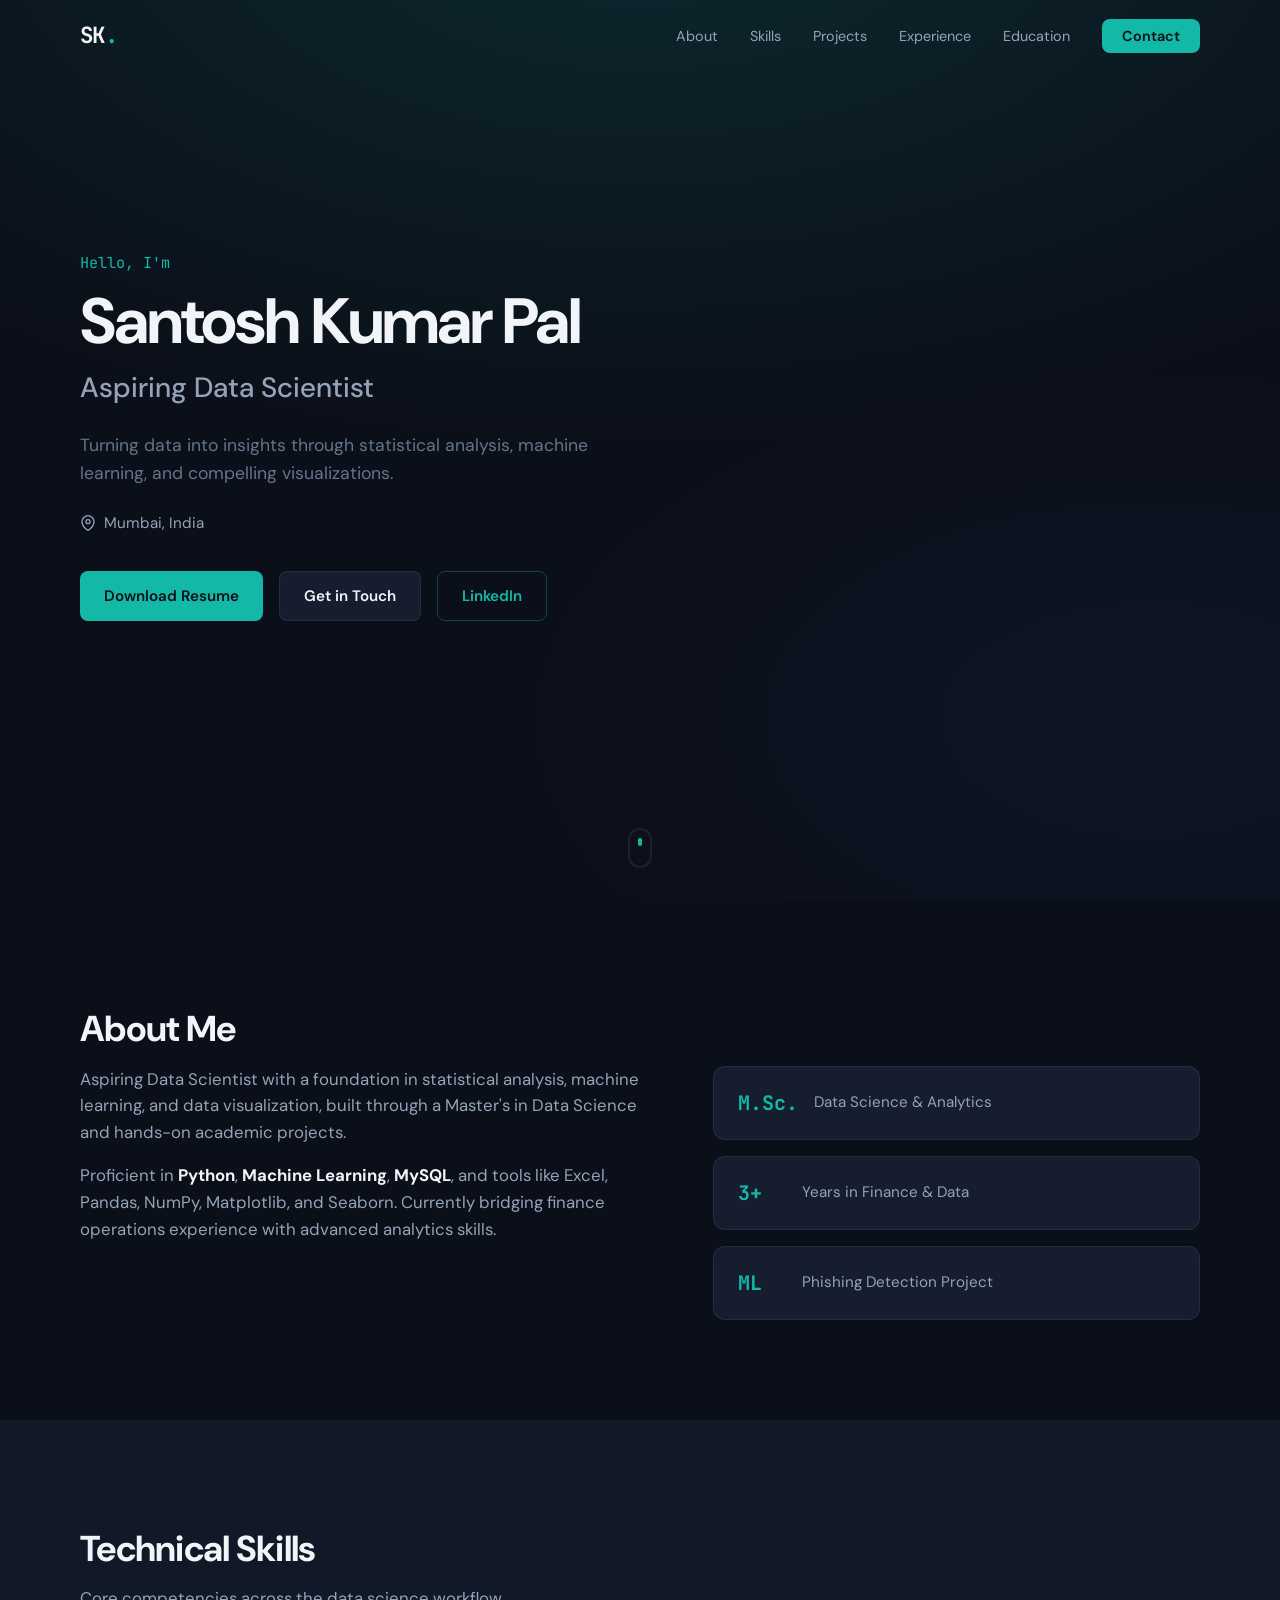
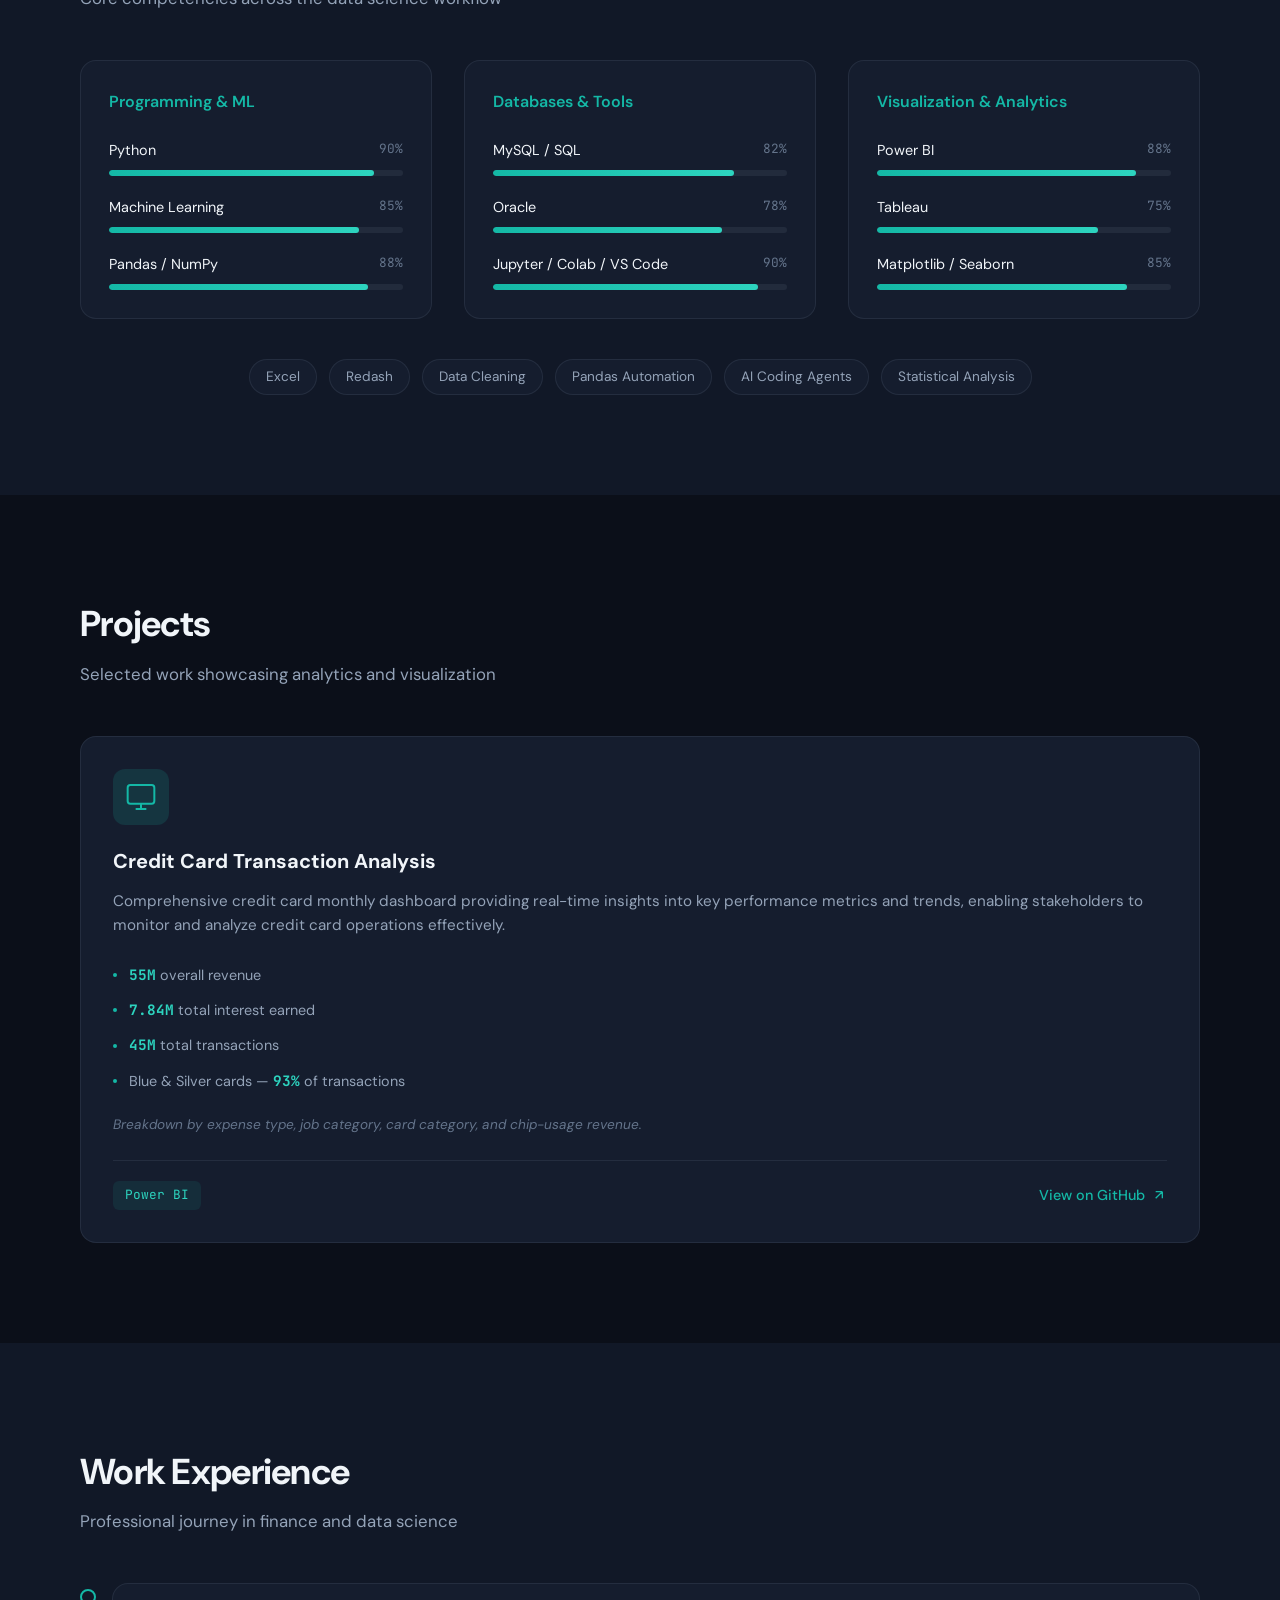
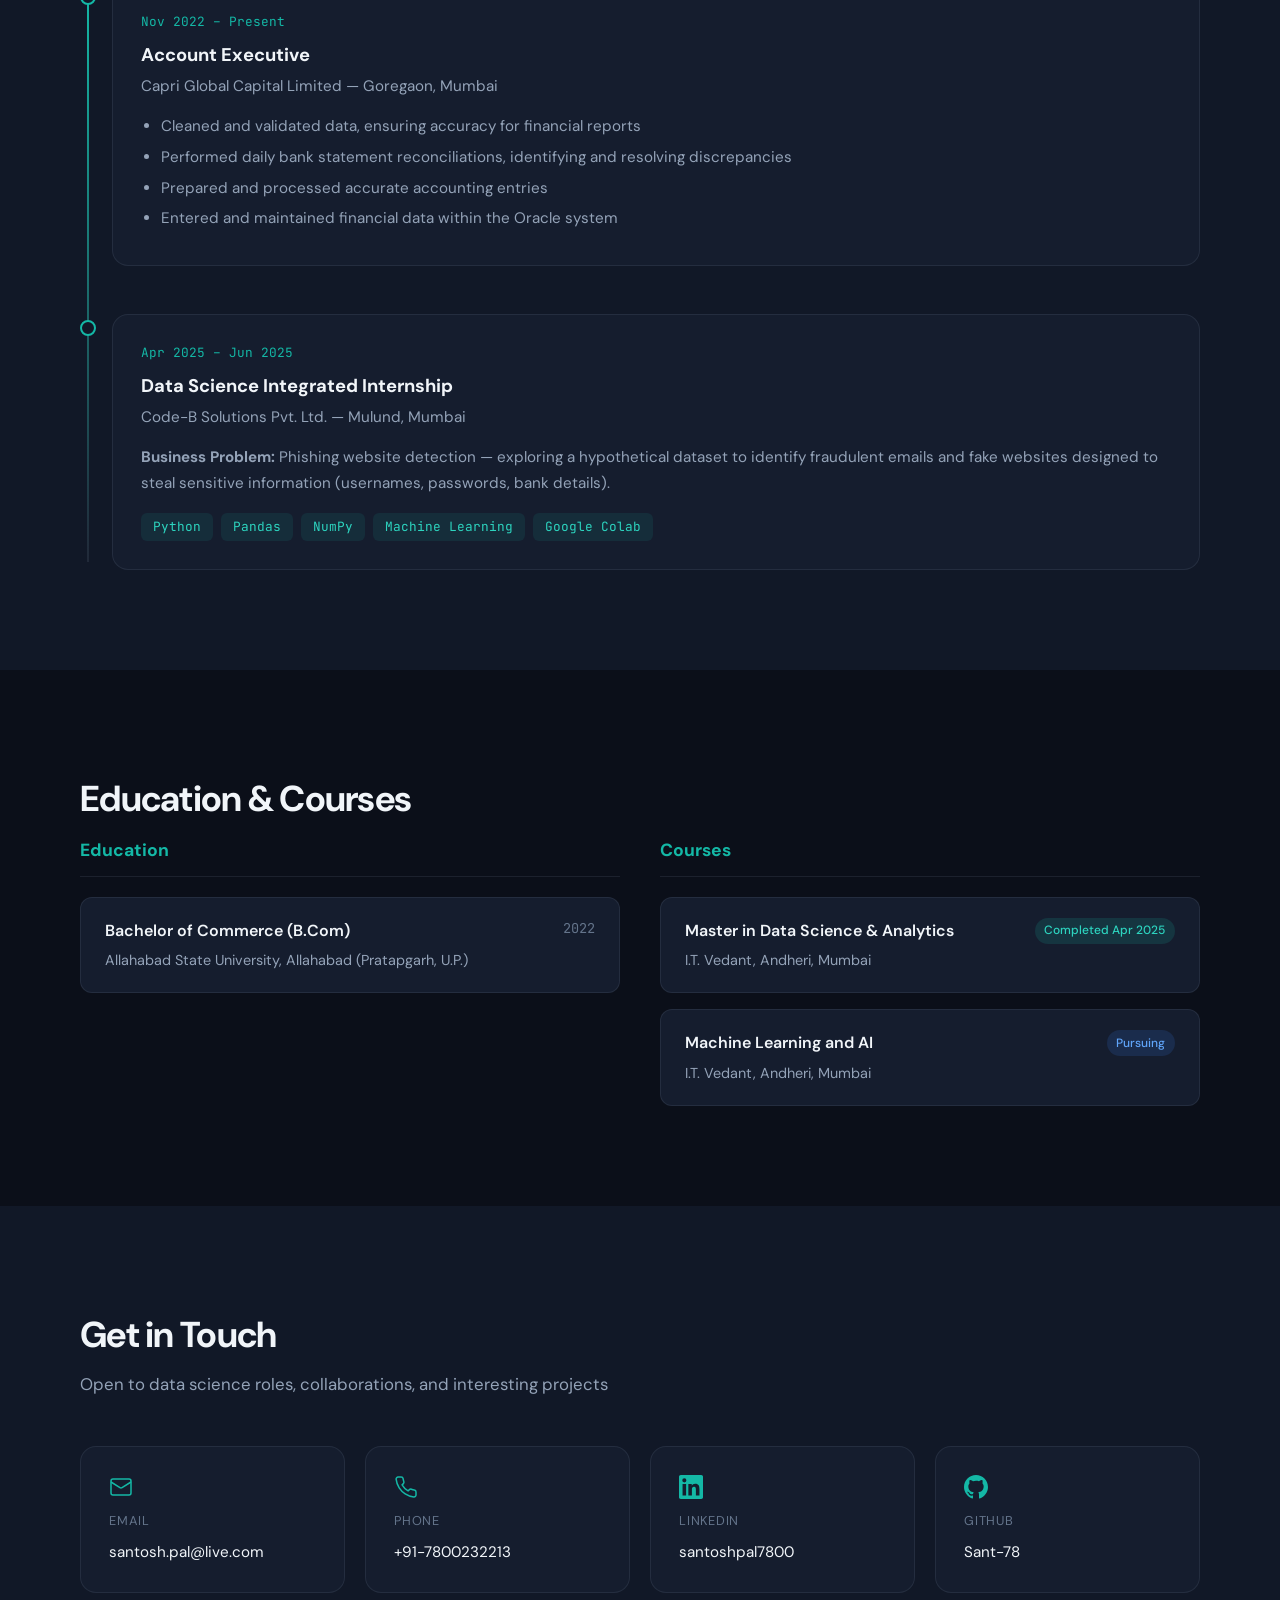
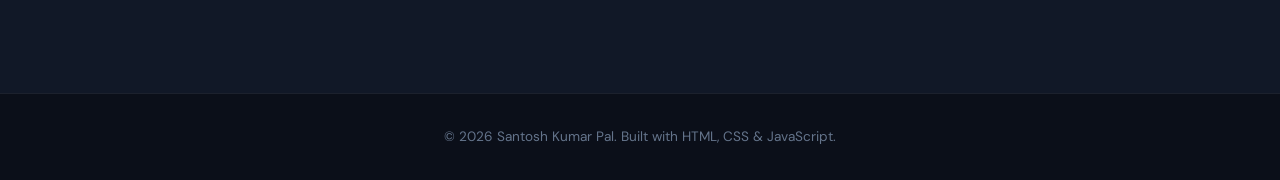
==== index.html @ e4372f24 "Add animated single-page portfolio site for GitHub Pages deployment. Co-authored-by: Cursor <cursora" ====
<!DOCTYPE html>
<html lang="en">
<head>
  <meta charset="UTF-8">
  <meta name="viewport" content="width=device-width, initial-scale=1.0">
  <meta name="description" content="Santosh Kumar Pal — Aspiring Data Scientist portfolio. Python, Machine Learning, data visualization, and analytics projects.">
  <title>Santosh Kumar Pal | Data Scientist</title>
  <link rel="preconnect" href="https://fonts.googleapis.com">
  <link rel="preconnect" href="https://fonts.gstatic.com" crossorigin>
  <link href="https://fonts.googleapis.com/css2?family=DM+Sans:ital,opsz,wght@0,9..40,400;0,9..40,500;0,9..40,600;0,9..40,700;1,9..40,400&family=JetBrains+Mono:wght@400;500&display=swap" rel="stylesheet">
  <link rel="stylesheet" href="css/styles.css">
</head>
<body>

  <!-- Navigation -->
  <header class="navbar" id="navbar">
    <nav class="nav-container">
      <a href="#hero" class="nav-logo">SK<span class="accent">.</span></a>
      <button class="nav-toggle" id="navToggle" aria-label="Toggle navigation" aria-expanded="false">
        <span></span>
        <span></span>
        <span></span>
      </button>
      <ul class="nav-links" id="navLinks">
        <li><a href="#about">About</a></li>
        <li><a href="#skills">Skills</a></li>
        <li><a href="#projects">Projects</a></li>
        <li><a href="#experience">Experience</a></li>
        <li><a href="#education">Education</a></li>
        <li><a href="#contact" class="nav-cta">Contact</a></li>
      </ul>
    </nav>
  </header>

  <main>

    <!-- Hero -->
    <section class="hero section" id="hero">
      <div class="hero-bg"></div>
      <div class="container hero-content">
        <p class="hero-greeting reveal">Hello, I'm</p>
        <h1 class="hero-name reveal">Santosh Kumar Pal</h1>
        <p class="hero-title reveal">Aspiring Data Scientist</p>
        <p class="hero-tagline reveal">
          Turning data into insights through statistical analysis, machine learning, and compelling visualizations.
        </p>
        <div class="hero-meta reveal">
          <span class="hero-location">
            <svg width="16" height="16" viewBox="0 0 24 24" fill="none" stroke="currentColor" stroke-width="2" aria-hidden="true"><path d="M21 10c0 7-9 13-9 13s-9-6-9-13a9 9 0 0 1 18 0z"/><circle cx="12" cy="10" r="3"/></svg>
            Mumbai, India
          </span>
        </div>
        <div class="hero-actions reveal">
          <a href="resume.pdf" class="btn btn-primary" download="Santosh_pal_resume.pdf">Download Resume</a>
          <a href="#contact" class="btn btn-secondary">Get in Touch</a>
          <a href="https://www.linkedin.com/in/santoshpal7800" class="btn btn-outline" target="_blank" rel="noopener noreferrer">LinkedIn</a>
        </div>
      </div>
      <a href="#about" class="scroll-indicator" aria-label="Scroll to about section">
        <span></span>
      </a>
    </section>

    <!-- About -->
    <section class="section" id="about">
      <div class="container">
        <h2 class="section-title reveal">About Me</h2>
        <div class="about-grid">
          <div class="about-text reveal">
            <p>
              Aspiring Data Scientist with a foundation in statistical analysis, machine learning, and data visualization, built through a Master's in Data Science and hands-on academic projects.
            </p>
            <p>
              Proficient in <strong>Python</strong>, <strong>Machine Learning</strong>, <strong>MySQL</strong>, and tools like Excel, Pandas, NumPy, Matplotlib, and Seaborn. Currently bridging finance operations experience with advanced analytics skills.
            </p>
          </div>
          <div class="about-highlights reveal">
            <div class="highlight-card">
              <span class="highlight-number">M.Sc.</span>
              <span class="highlight-label">Data Science & Analytics</span>
            </div>
            <div class="highlight-card">
              <span class="highlight-number">3+</span>
              <span class="highlight-label">Years in Finance & Data</span>
            </div>
            <div class="highlight-card">
              <span class="highlight-number">ML</span>
              <span class="highlight-label">Phishing Detection Project</span>
            </div>
          </div>
        </div>
      </div>
    </section>

    <!-- Skills -->
    <section class="section section-alt" id="skills">
      <div class="container">
        <h2 class="section-title reveal">Technical Skills</h2>
        <p class="section-subtitle reveal">Core competencies across the data science workflow</p>

        <div class="skills-grid">
          <div class="skill-category reveal">
            <h3>Programming & ML</h3>
            <div class="skill-bars">
              <div class="skill-item">
                <div class="skill-header">
                  <span>Python</span>
                  <span class="skill-pct">90%</span>
                </div>
                <div class="skill-track"><div class="skill-fill" data-width="90"></div></div>
              </div>
              <div class="skill-item">
                <div class="skill-header">
                  <span>Machine Learning</span>
                  <span class="skill-pct">85%</span>
                </div>
                <div class="skill-track"><div class="skill-fill" data-width="85"></div></div>
              </div>
              <div class="skill-item">
                <div class="skill-header">
                  <span>Pandas / NumPy</span>
                  <span class="skill-pct">88%</span>
                </div>
                <div class="skill-track"><div class="skill-fill" data-width="88"></div></div>
              </div>
            </div>
          </div>

          <div class="skill-category reveal">
            <h3>Databases & Tools</h3>
            <div class="skill-bars">
              <div class="skill-item">
                <div class="skill-header">
                  <span>MySQL / SQL</span>
                  <span class="skill-pct">82%</span>
                </div>
                <div class="skill-track"><div class="skill-fill" data-width="82"></div></div>
              </div>
              <div class="skill-item">
                <div class="skill-header">
                  <span>Oracle</span>
                  <span class="skill-pct">78%</span>
                </div>
                <div class="skill-track"><div class="skill-fill" data-width="78"></div></div>
              </div>
              <div class="skill-item">
                <div class="skill-header">
                  <span>Jupyter / Colab / VS Code</span>
                  <span class="skill-pct">90%</span>
                </div>
                <div class="skill-track"><div class="skill-fill" data-width="90"></div></div>
              </div>
            </div>
          </div>

          <div class="skill-category reveal">
            <h3>Visualization & Analytics</h3>
            <div class="skill-bars">
              <div class="skill-item">
                <div class="skill-header">
                  <span>Power BI</span>
                  <span class="skill-pct">88%</span>
                </div>
                <div class="skill-track"><div class="skill-fill" data-width="88"></div></div>
              </div>
              <div class="skill-item">
                <div class="skill-header">
                  <span>Tableau</span>
                  <span class="skill-pct">75%</span>
                </div>
                <div class="skill-track"><div class="skill-fill" data-width="75"></div></div>
              </div>
              <div class="skill-item">
                <div class="skill-header">
                  <span>Matplotlib / Seaborn</span>
                  <span class="skill-pct">85%</span>
                </div>
                <div class="skill-track"><div class="skill-fill" data-width="85"></div></div>
              </div>
            </div>
          </div>
        </div>

        <div class="skill-tags reveal">
          <span class="tag">Excel</span>
          <span class="tag">Redash</span>
          <span class="tag">Data Cleaning</span>
          <span class="tag">Pandas Automation</span>
          <span class="tag">AI Coding Agents</span>
          <span class="tag">Statistical Analysis</span>
        </div>
      </div>
    </section>

    <!-- Projects -->
    <section class="section" id="projects">
      <div class="container">
        <h2 class="section-title reveal">Projects</h2>
        <p class="section-subtitle reveal">Selected work showcasing analytics and visualization</p>

        <div class="projects-grid">
          <article class="project-card reveal">
            <div class="project-icon">
              <svg width="32" height="32" viewBox="0 0 24 24" fill="none" stroke="currentColor" stroke-width="1.5" aria-hidden="true"><rect x="2" y="3" width="20" height="14" rx="2"/><path d="M8 21h8M12 17v4"/></svg>
            </div>
            <h3>Credit Card Transaction Analysis</h3>
            <p class="project-desc">
              Comprehensive credit card monthly dashboard providing real-time insights into key performance metrics and trends, enabling stakeholders to monitor and analyze credit card operations effectively.
            </p>
            <ul class="project-metrics">
              <li><strong>55M</strong> overall revenue</li>
              <li><strong>7.84M</strong> total interest earned</li>
              <li><strong>45M</strong> total transactions</li>
              <li>Blue & Silver cards — <strong>93%</strong> of transactions</li>
            </ul>
            <p class="project-insight">
              Breakdown by expense type, job category, card category, and chip-usage revenue.
            </p>
            <div class="project-footer">
              <div class="project-tools">
                <span class="tool-badge">Power BI</span>
              </div>
              <a href="https://github.com/Sant-78" class="project-link" target="_blank" rel="noopener noreferrer">
                View on GitHub
                <svg width="16" height="16" viewBox="0 0 24 24" fill="none" stroke="currentColor" stroke-width="2" aria-hidden="true"><path d="M7 17L17 7M17 7H7M17 7V17"/></svg>
              </a>
            </div>
          </article>
        </div>
      </div>
    </section>

    <!-- Experience -->
    <section class="section section-alt" id="experience">
      <div class="container">
        <h2 class="section-title reveal">Work Experience</h2>
        <p class="section-subtitle reveal">Professional journey in finance and data science</p>

        <div class="timeline">
          <article class="timeline-item reveal">
            <div class="timeline-marker"></div>
            <div class="timeline-content">
              <span class="timeline-date">Nov 2022 – Present</span>
              <h3>Account Executive</h3>
              <p class="timeline-company">Capri Global Capital Limited — Goregaon, Mumbai</p>
              <ul>
                <li>Cleaned and validated data, ensuring accuracy for financial reports</li>
                <li>Performed daily bank statement reconciliations, identifying and resolving discrepancies</li>
                <li>Prepared and processed accurate accounting entries</li>
                <li>Entered and maintained financial data within the Oracle system</li>
              </ul>
            </div>
          </article>

          <article class="timeline-item reveal">
            <div class="timeline-marker"></div>
            <div class="timeline-content">
              <span class="timeline-date">Apr 2025 – Jun 2025</span>
              <h3>Data Science Integrated Internship</h3>
              <p class="timeline-company">Code-B Solutions Pvt. Ltd. — Mulund, Mumbai</p>
              <p class="timeline-problem">
                <strong>Business Problem:</strong> Phishing website detection — exploring a hypothetical dataset to identify fraudulent emails and fake websites designed to steal sensitive information (usernames, passwords, bank details).
              </p>
              <div class="timeline-tools">
                <span class="tool-badge">Python</span>
                <span class="tool-badge">Pandas</span>
                <span class="tool-badge">NumPy</span>
                <span class="tool-badge">Machine Learning</span>
                <span class="tool-badge">Google Colab</span>
              </div>
            </div>
          </article>
        </div>
      </div>
    </section>

    <!-- Education -->
    <section class="section" id="education">
      <div class="container">
        <h2 class="section-title reveal">Education & Courses</h2>

        <div class="education-grid">
          <div class="edu-block reveal">
            <h3>Education</h3>
            <div class="edu-item">
              <div class="edu-header">
                <h4>Bachelor of Commerce (B.Com)</h4>
                <span class="edu-year">2022</span>
              </div>
              <p>Allahabad State University, Allahabad (Pratapgarh, U.P.)</p>
            </div>
          </div>

          <div class="edu-block reveal">
            <h3>Courses</h3>
            <div class="edu-item">
              <div class="edu-header">
                <h4>Master in Data Science & Analytics</h4>
                <span class="edu-badge completed">Completed Apr 2025</span>
              </div>
              <p>I.T. Vedant, Andheri, Mumbai</p>
            </div>
            <div class="edu-item">
              <div class="edu-header">
                <h4>Machine Learning and AI</h4>
                <span class="edu-badge pursuing">Pursuing</span>
              </div>
              <p>I.T. Vedant, Andheri, Mumbai</p>
            </div>
          </div>
        </div>
      </div>
    </section>

    <!-- Contact -->
    <section class="section section-alt" id="contact">
      <div class="container">
        <h2 class="section-title reveal">Get in Touch</h2>
        <p class="section-subtitle reveal">Open to data science roles, collaborations, and interesting projects</p>

        <div class="contact-grid reveal">
          <a href="mailto:santosh.pal@live.com" class="contact-card">
            <svg width="24" height="24" viewBox="0 0 24 24" fill="none" stroke="currentColor" stroke-width="1.5" aria-hidden="true"><rect x="2" y="4" width="20" height="16" rx="2"/><path d="m22 7-8.97 5.7a1.94 1.94 0 0 1-2.06 0L2 7"/></svg>
            <span class="contact-label">Email</span>
            <span class="contact-value">santosh.pal@live.com</span>
          </a>
          <a href="tel:+917800232213" class="contact-card">
            <svg width="24" height="24" viewBox="0 0 24 24" fill="none" stroke="currentColor" stroke-width="1.5" aria-hidden="true"><path d="M22 16.92v3a2 2 0 0 1-2.18 2 19.79 19.79 0 0 1-8.63-3.07 19.5 19.5 0 0 1-6-6 19.79 19.79 0 0 1-3.07-8.67A2 2 0 0 1 4.11 2h3a2 2 0 0 1 2 1.72c.127.96.361 1.903.7 2.81a2 2 0 0 1-.45 2.11L8.09 9.91a16 16 0 0 0 6 6l1.27-1.27a2 2 0 0 1 2.11-.45c.907.339 1.85.573 2.81.7A2 2 0 0 1 22 16.92z"/></svg>
            <span class="contact-label">Phone</span>
            <span class="contact-value">+91-7800232213</span>
          </a>
          <a href="https://www.linkedin.com/in/santoshpal7800" class="contact-card" target="_blank" rel="noopener noreferrer">
            <svg width="24" height="24" viewBox="0 0 24 24" fill="currentColor" aria-hidden="true"><path d="M20.447 20.452h-3.554v-5.569c0-1.328-.027-3.037-1.852-3.037-1.853 0-2.136 1.445-2.136 2.939v5.667H9.351V9h3.414v1.561h.046c.477-.9 1.637-1.85 3.37-1.85 3.601 0 4.267 2.37 4.267 5.455v6.286zM5.337 7.433a2.062 2.062 0 0 1-2.063-2.065 2.064 2.064 0 1 1 2.063 2.065zm1.782 13.019H3.555V9h3.564v11.452zM22.225 0H1.771C.792 0 0 .774 0 1.729v20.542C0 23.227.792 24 1.771 24h20.451C23.2 24 24 23.227 24 22.271V1.729C24 .774 23.2 0 22.222 0h.003z"/></svg>
            <span class="contact-label">LinkedIn</span>
            <span class="contact-value">santoshpal7800</span>
          </a>
          <a href="https://github.com/Sant-78" class="contact-card" target="_blank" rel="noopener noreferrer">
            <svg width="24" height="24" viewBox="0 0 24 24" fill="currentColor" aria-hidden="true"><path d="M12 0C5.374 0 0 5.373 0 12c0 5.302 3.438 9.8 8.207 11.387.599.111.793-.261.793-.577v-2.234c-3.338.726-4.033-1.416-4.033-1.416-.546-1.387-1.333-1.756-1.333-1.756-1.089-.745.083-.729.083-.729 1.205.084 1.839 1.237 1.839 1.237 1.07 1.834 2.807 1.304 3.492.997.107-.775.418-1.305.762-1.604-2.665-.305-5.467-1.334-5.467-5.931 0-1.311.469-2.381 1.236-3.221-.124-.303-.535-1.524.117-3.176 0 0 1.008-.322 3.301 1.23A11.509 11.509 0 0 1 12 5.803c1.02.005 2.047.138 3.006.404 2.291-1.552 3.297-1.23 3.297-1.23.653 1.653.242 2.874.118 3.176.77.84 1.235 1.911 1.235 3.221 0 4.609-2.807 5.624-5.479 5.921.43.372.823 1.102.823 2.222v3.293c0 .319.192.694.801.576C20.566 21.797 24 17.3 24 12c0-6.627-5.373-12-12-12z"/></svg>
            <span class="contact-label">GitHub</span>
            <span class="contact-value">Sant-78</span>
          </a>
        </div>
      </div>
    </section>

  </main>

  <footer class="footer">
    <div class="container">
      <p>&copy; 2026 Santosh Kumar Pal. Built with HTML, CSS & JavaScript.</p>
    </div>
  </footer>

  <script src="js/main.js"></script>
</body>
</html>
---- css/styles.css ----
/* ===== Variables ===== */
:root {
  --bg-primary: #0b0f19;
  --bg-secondary: #111827;
  --bg-card: #151d2e;
  --bg-card-hover: #1a2438;
  --text-primary: #f1f5f9;
  --text-secondary: #94a3b8;
  --text-muted: #64748b;
  --accent: #14b8a6;
  --accent-light: #2dd4bf;
  --accent-glow: rgba(20, 184, 166, 0.15);
  --border: rgba(148, 163, 184, 0.12);
  --border-accent: rgba(20, 184, 166, 0.3);
  --shadow: 0 4px 24px rgba(0, 0, 0, 0.4);
  --shadow-hover: 0 12px 40px rgba(0, 0, 0, 0.5);
  --radius: 12px;
  --radius-lg: 16px;
  --nav-height: 72px;
  --transition: 0.3s cubic-bezier(0.4, 0, 0.2, 1);
  --font-sans: 'DM Sans', system-ui, sans-serif;
  --font-mono: 'JetBrains Mono', monospace;
}

/* ===== Reset ===== */
*, *::before, *::after {
  box-sizing: border-box;
  margin: 0;
  padding: 0;
}

html {
  scroll-behavior: smooth;
  scroll-padding-top: var(--nav-height);
}

body {
  font-family: var(--font-sans);
  background: var(--bg-primary);
  color: var(--text-primary);
  line-height: 1.6;
  overflow-x: hidden;
}

a {
  color: inherit;
  text-decoration: none;
}

ul {
  list-style: none;
}

img {
  max-width: 100%;
  display: block;
}

/* ===== Utilities ===== */
.container {
  width: min(1120px, 92vw);
  margin-inline: auto;
}

.section {
  padding: 100px 0;
}

.section-alt {
  background: var(--bg-secondary);
}

.section-title {
  font-size: clamp(1.75rem, 4vw, 2.25rem);
  font-weight: 700;
  margin-bottom: 0.5rem;
  letter-spacing: -0.02em;
}

.section-subtitle {
  color: var(--text-secondary);
  margin-bottom: 3rem;
  font-size: 1.05rem;
}

.accent {
  color: var(--accent);
}

/* ===== Reveal Animation ===== */
.reveal {
  opacity: 0;
  transform: translateY(28px);
  transition: opacity 0.7s cubic-bezier(0.4, 0, 0.2, 1),
              transform 0.7s cubic-bezier(0.4, 0, 0.2, 1);
}

.reveal.visible {
  opacity: 1;
  transform: translateY(0);
}

/* ===== Navbar ===== */
.navbar {
  position: fixed;
  top: 0;
  left: 0;
  right: 0;
  height: var(--nav-height);
  z-index: 1000;
  transition: background var(--transition), box-shadow var(--transition);
}

.navbar.scrolled {
  background: rgba(11, 15, 25, 0.92);
  backdrop-filter: blur(12px);
  box-shadow: 0 1px 0 var(--border);
}

.nav-container {
  width: min(1120px, 92vw);
  margin-inline: auto;
  height: 100%;
  display: flex;
  align-items: center;
  justify-content: space-between;
}

.nav-logo {
  font-family: var(--font-mono);
  font-size: 1.4rem;
  font-weight: 700;
  letter-spacing: -0.03em;
}

.nav-links {
  display: flex;
  align-items: center;
  gap: 2rem;
}

.nav-links a {
  font-size: 0.9rem;
  color: var(--text-secondary);
  transition: color var(--transition);
  position: relative;
}

.nav-links a:not(.nav-cta)::after {
  content: '';
  position: absolute;
  bottom: -4px;
  left: 0;
  width: 0;
  height: 2px;
  background: var(--accent);
  transition: width var(--transition);
}

.nav-links a:not(.nav-cta):hover,
.nav-links a.active {
  color: var(--text-primary);
}

.nav-links a:not(.nav-cta):hover::after,
.nav-links a.active::after {
  width: 100%;
}

.nav-cta {
  background: var(--accent);
  color: var(--bg-primary) !important;
  padding: 0.5rem 1.25rem;
  border-radius: 8px;
  font-weight: 600;
  transition: background var(--transition), transform var(--transition);
}

.nav-cta:hover {
  background: var(--accent-light);
  transform: translateY(-1px);
}

.nav-toggle {
  display: none;
  flex-direction: column;
  gap: 5px;
  background: none;
  border: none;
  cursor: pointer;
  padding: 4px;
}

.nav-toggle span {
  display: block;
  width: 24px;
  height: 2px;
  background: var(--text-primary);
  transition: var(--transition);
}

/* ===== Hero ===== */
.hero {
  min-height: 100vh;
  display: flex;
  align-items: center;
  position: relative;
  padding-top: var(--nav-height);
}

.hero-bg {
  position: absolute;
  inset: 0;
  background:
    radial-gradient(ellipse 80% 60% at 50% -10%, var(--accent-glow), transparent),
    radial-gradient(ellipse 50% 40% at 90% 80%, rgba(59, 130, 246, 0.06), transparent);
  pointer-events: none;
}

.hero-content {
  position: relative;
  z-index: 1;
}

.hero-greeting {
  font-family: var(--font-mono);
  color: var(--accent);
  font-size: 0.95rem;
  margin-bottom: 0.75rem;
}

.hero-name {
  font-size: clamp(2.5rem, 7vw, 4rem);
  font-weight: 700;
  letter-spacing: -0.03em;
  line-height: 1.1;
  margin-bottom: 0.5rem;
}

.hero-title {
  font-size: clamp(1.25rem, 3vw, 1.75rem);
  color: var(--text-secondary);
  font-weight: 500;
  margin-bottom: 1.25rem;
}

.hero-tagline {
  font-size: 1.1rem;
  color: var(--text-muted);
  max-width: 540px;
  margin-bottom: 1.5rem;
}

.hero-meta {
  margin-bottom: 2rem;
}

.hero-location {
  display: inline-flex;
  align-items: center;
  gap: 0.5rem;
  color: var(--text-secondary);
  font-size: 0.95rem;
}

.hero-actions {
  display: flex;
  flex-wrap: wrap;
  gap: 1rem;
}

.btn {
  display: inline-flex;
  align-items: center;
  justify-content: center;
  padding: 0.75rem 1.5rem;
  border-radius: 8px;
  font-size: 0.95rem;
  font-weight: 600;
  transition: var(--transition);
  cursor: pointer;
  border: none;
}

.btn-primary {
  background: var(--accent);
  color: var(--bg-primary);
}

.btn-primary:hover {
  background: var(--accent-light);
  transform: translateY(-2px);
  box-shadow: 0 8px 24px rgba(20, 184, 166, 0.3);
}

.btn-secondary {
  background: var(--bg-card);
  color: var(--text-primary);
  border: 1px solid var(--border);
}

.btn-secondary:hover {
  background: var(--bg-card-hover);
  border-color: var(--border-accent);
  transform: translateY(-2px);
}

.btn-outline {
  background: transparent;
  color: var(--accent);
  border: 1px solid var(--border-accent);
}

.btn-outline:hover {
  background: var(--accent-glow);
  transform: translateY(-2px);
}

.scroll-indicator {
  position: absolute;
  bottom: 2rem;
  left: 50%;
  transform: translateX(-50%);
  width: 24px;
  height: 40px;
  border: 2px solid var(--border);
  border-radius: 12px;
  display: flex;
  justify-content: center;
  padding-top: 8px;
}

.scroll-indicator span {
  width: 4px;
  height: 8px;
  background: var(--accent);
  border-radius: 2px;
  animation: scrollPulse 2s ease-in-out infinite;
}

@keyframes scrollPulse {
  0%, 100% { opacity: 0.3; transform: translateY(0); }
  50% { opacity: 1; transform: translateY(6px); }
}

/* ===== About ===== */
.about-grid {
  display: grid;
  grid-template-columns: 1.2fr 1fr;
  gap: 3rem;
  align-items: start;
}

.about-text p {
  color: var(--text-secondary);
  margin-bottom: 1rem;
  font-size: 1.05rem;
}

.about-text strong {
  color: var(--text-primary);
}

.about-highlights {
  display: flex;
  flex-direction: column;
  gap: 1rem;
}

.highlight-card {
  background: var(--bg-card);
  border: 1px solid var(--border);
  border-radius: var(--radius);
  padding: 1.25rem 1.5rem;
  display: flex;
  align-items: center;
  gap: 1rem;
  transition: var(--transition);
}

.highlight-card:hover {
  border-color: var(--border-accent);
  transform: translateX(4px);
}

.highlight-number {
  font-family: var(--font-mono);
  font-size: 1.25rem;
  font-weight: 700;
  color: var(--accent);
  min-width: 48px;
}

.highlight-label {
  color: var(--text-secondary);
  font-size: 0.95rem;
}

/* ===== Skills ===== */
.skills-grid {
  display: grid;
  grid-template-columns: repeat(auto-fit, minmax(300px, 1fr));
  gap: 2rem;
  margin-bottom: 2.5rem;
}

.skill-category {
  background: var(--bg-card);
  border: 1px solid var(--border);
  border-radius: var(--radius-lg);
  padding: 1.75rem;
}

.skill-category h3 {
  font-size: 1rem;
  color: var(--accent);
  margin-bottom: 1.5rem;
  font-weight: 600;
}

.skill-item {
  margin-bottom: 1.25rem;
}

.skill-item:last-child {
  margin-bottom: 0;
}

.skill-header {
  display: flex;
  justify-content: space-between;
  margin-bottom: 0.5rem;
  font-size: 0.9rem;
}

.skill-pct {
  font-family: var(--font-mono);
  color: var(--text-muted);
  font-size: 0.8rem;
}

.skill-track {
  height: 6px;
  background: rgba(148, 163, 184, 0.1);
  border-radius: 3px;
  overflow: hidden;
}

.skill-fill {
  height: 100%;
  width: 0;
  background: linear-gradient(90deg, var(--accent), var(--accent-light));
  border-radius: 3px;
  transition: width 1.2s cubic-bezier(0.4, 0, 0.2, 1);
}

.skill-fill.animated {
  width: var(--target-width);
}

.skill-tags {
  display: flex;
  flex-wrap: wrap;
  gap: 0.75rem;
  justify-content: center;
}

.tag {
  background: var(--bg-card);
  border: 1px solid var(--border);
  color: var(--text-secondary);
  padding: 0.4rem 1rem;
  border-radius: 999px;
  font-size: 0.85rem;
  transition: var(--transition);
}

.tag:hover {
  border-color: var(--border-accent);
  color: var(--accent);
}

/* ===== Projects ===== */
.projects-grid {
  display: grid;
  grid-template-columns: repeat(auto-fit, minmax(340px, 1fr));
  gap: 2rem;
}

.project-card {
  background: var(--bg-card);
  border: 1px solid var(--border);
  border-radius: var(--radius-lg);
  padding: 2rem;
  transition: transform var(--transition), box-shadow var(--transition), border-color var(--transition);
}

.project-card:hover {
  transform: translateY(-6px);
  box-shadow: var(--shadow-hover);
  border-color: var(--border-accent);
}

.project-icon {
  width: 56px;
  height: 56px;
  background: var(--accent-glow);
  border-radius: var(--radius);
  display: flex;
  align-items: center;
  justify-content: center;
  color: var(--accent);
  margin-bottom: 1.25rem;
}

.project-card h3 {
  font-size: 1.25rem;
  margin-bottom: 0.75rem;
}

.project-desc {
  color: var(--text-secondary);
  font-size: 0.95rem;
  margin-bottom: 1.25rem;
}

.project-metrics {
  margin-bottom: 1rem;
}

.project-metrics li {
  color: var(--text-secondary);
  font-size: 0.9rem;
  padding: 0.35rem 0;
  padding-left: 1rem;
  position: relative;
}

.project-metrics li::before {
  content: '';
  position: absolute;
  left: 0;
  top: 50%;
  transform: translateY(-50%);
  width: 4px;
  height: 4px;
  background: var(--accent);
  border-radius: 50%;
}

.project-metrics strong {
  color: var(--accent-light);
  font-family: var(--font-mono);
}

.project-insight {
  color: var(--text-muted);
  font-size: 0.85rem;
  font-style: italic;
  margin-bottom: 1.5rem;
}

.project-footer {
  display: flex;
  align-items: center;
  justify-content: space-between;
  flex-wrap: wrap;
  gap: 1rem;
  padding-top: 1.25rem;
  border-top: 1px solid var(--border);
}

.project-tools {
  display: flex;
  gap: 0.5rem;
}

.tool-badge {
  background: rgba(20, 184, 166, 0.1);
  color: var(--accent-light);
  font-size: 0.8rem;
  padding: 0.25rem 0.75rem;
  border-radius: 6px;
  font-family: var(--font-mono);
}

.project-link {
  display: inline-flex;
  align-items: center;
  gap: 0.4rem;
  color: var(--accent);
  font-size: 0.9rem;
  font-weight: 500;
  transition: gap var(--transition);
}

.project-link:hover {
  gap: 0.65rem;
}

/* ===== Timeline ===== */
.timeline {
  position: relative;
  padding-left: 2rem;
}

.timeline::before {
  content: '';
  position: absolute;
  left: 7px;
  top: 8px;
  bottom: 8px;
  width: 2px;
  background: linear-gradient(to bottom, var(--accent), var(--border));
}

.timeline-item {
  position: relative;
  margin-bottom: 3rem;
}

.timeline-item:last-child {
  margin-bottom: 0;
}

.timeline-marker {
  position: absolute;
  left: -2rem;
  top: 6px;
  width: 16px;
  height: 16px;
  background: var(--bg-secondary);
  border: 2px solid var(--accent);
  border-radius: 50%;
  z-index: 1;
}

.timeline-content {
  background: var(--bg-card);
  border: 1px solid var(--border);
  border-radius: var(--radius-lg);
  padding: 1.75rem;
  transition: var(--transition);
}

.timeline-content:hover {
  border-color: var(--border-accent);
}

.timeline-date {
  font-family: var(--font-mono);
  font-size: 0.8rem;
  color: var(--accent);
  display: block;
  margin-bottom: 0.5rem;
}

.timeline-content h3 {
  font-size: 1.15rem;
  margin-bottom: 0.25rem;
}

.timeline-company {
  color: var(--text-secondary);
  font-size: 0.95rem;
  margin-bottom: 1rem;
}

.timeline-content ul {
  list-style: disc;
  padding-left: 1.25rem;
}

.timeline-content ul li {
  color: var(--text-secondary);
  font-size: 0.95rem;
  margin-bottom: 0.4rem;
}

.timeline-problem {
  color: var(--text-secondary);
  font-size: 0.95rem;
  margin-bottom: 1rem;
  line-height: 1.7;
}

.timeline-tools {
  display: flex;
  flex-wrap: wrap;
  gap: 0.5rem;
}

/* ===== Education ===== */
.education-grid {
  display: grid;
  grid-template-columns: repeat(auto-fit, minmax(320px, 1fr));
  gap: 2.5rem;
}

.edu-block h3 {
  font-size: 1.1rem;
  color: var(--accent);
  margin-bottom: 1.25rem;
  padding-bottom: 0.75rem;
  border-bottom: 1px solid var(--border);
}

.edu-item {
  background: var(--bg-card);
  border: 1px solid var(--border);
  border-radius: var(--radius);
  padding: 1.25rem 1.5rem;
  margin-bottom: 1rem;
  transition: var(--transition);
}

.edu-item:hover {
  border-color: var(--border-accent);
}

.edu-item:last-child {
  margin-bottom: 0;
}

.edu-header {
  display: flex;
  align-items: flex-start;
  justify-content: space-between;
  gap: 1rem;
  margin-bottom: 0.35rem;
  flex-wrap: wrap;
}

.edu-header h4 {
  font-size: 1rem;
  font-weight: 600;
}

.edu-year {
  font-family: var(--font-mono);
  font-size: 0.85rem;
  color: var(--text-muted);
}

.edu-badge {
  font-size: 0.75rem;
  padding: 0.2rem 0.6rem;
  border-radius: 999px;
  font-weight: 500;
  white-space: nowrap;
}

.edu-badge.completed {
  background: rgba(20, 184, 166, 0.15);
  color: var(--accent-light);
}

.edu-badge.pursuing {
  background: rgba(59, 130, 246, 0.15);
  color: #60a5fa;
}

.edu-item p {
  color: var(--text-secondary);
  font-size: 0.9rem;
}

/* ===== Contact ===== */
.contact-grid {
  display: grid;
  grid-template-columns: repeat(auto-fit, minmax(240px, 1fr));
  gap: 1.25rem;
}

.contact-card {
  background: var(--bg-card);
  border: 1px solid var(--border);
  border-radius: var(--radius-lg);
  padding: 1.75rem;
  display: flex;
  flex-direction: column;
  gap: 0.5rem;
  transition: var(--transition);
}

.contact-card svg {
  color: var(--accent);
  margin-bottom: 0.25rem;
}

.contact-card:hover {
  border-color: var(--border-accent);
  transform: translateY(-4px);
  box-shadow: var(--shadow);
}

.contact-label {
  font-size: 0.8rem;
  color: var(--text-muted);
  text-transform: uppercase;
  letter-spacing: 0.06em;
}

.contact-value {
  font-size: 0.95rem;
  color: var(--text-primary);
  word-break: break-all;
}

/* ===== Footer ===== */
.footer {
  padding: 2rem 0;
  border-top: 1px solid var(--border);
  text-align: center;
}

.footer p {
  color: var(--text-muted);
  font-size: 0.85rem;
}

/* ===== Responsive ===== */
@media (max-width: 768px) {
  .nav-toggle {
    display: flex;
  }

  .nav-links {
    position: fixed;
    top: var(--nav-height);
    left: 0;
    right: 0;
    background: rgba(11, 15, 25, 0.97);
    backdrop-filter: blur(12px);
    flex-direction: column;
    padding: 1.5rem;
    gap: 0;
    transform: translateY(-120%);
    opacity: 0;
    transition: transform var(--transition), opacity var(--transition);
    border-bottom: 1px solid var(--border);
  }

  .nav-links.open {
    transform: translateY(0);
    opacity: 1;
  }

  .nav-links li {
    width: 100%;
  }

  .nav-links a {
    display: block;
    padding: 0.85rem 0;
    border-bottom: 1px solid var(--border);
  }

  .nav-links li:last-child a {
    border-bottom: none;
    margin-top: 0.5rem;
    text-align: center;
  }

  .nav-toggle.open span:nth-child(1) {
    transform: rotate(45deg) translate(5px, 5px);
  }

  .nav-toggle.open span:nth-child(2) {
    opacity: 0;
  }

  .nav-toggle.open span:nth-child(3) {
    transform: rotate(-45deg) translate(5px, -5px);
  }

  .about-grid {
    grid-template-columns: 1fr;
  }

  .section {
    padding: 72px 0;
  }

  .hero-actions {
    flex-direction: column;
  }

  .hero-actions .btn {
    width: 100%;
  }

  .timeline {
    padding-left: 1.5rem;
  }

  .timeline-marker {
    left: -1.5rem;
  }
}

@media (prefers-reduced-motion: reduce) {
  html {
    scroll-behavior: auto;
  }

  .reveal {
    opacity: 1;
    transform: none;
    transition: none;
  }

  .skill-fill {
    transition: none;
    width: var(--target-width, 0);
  }

  .scroll-indicator span {
    animation: none;
  }
}
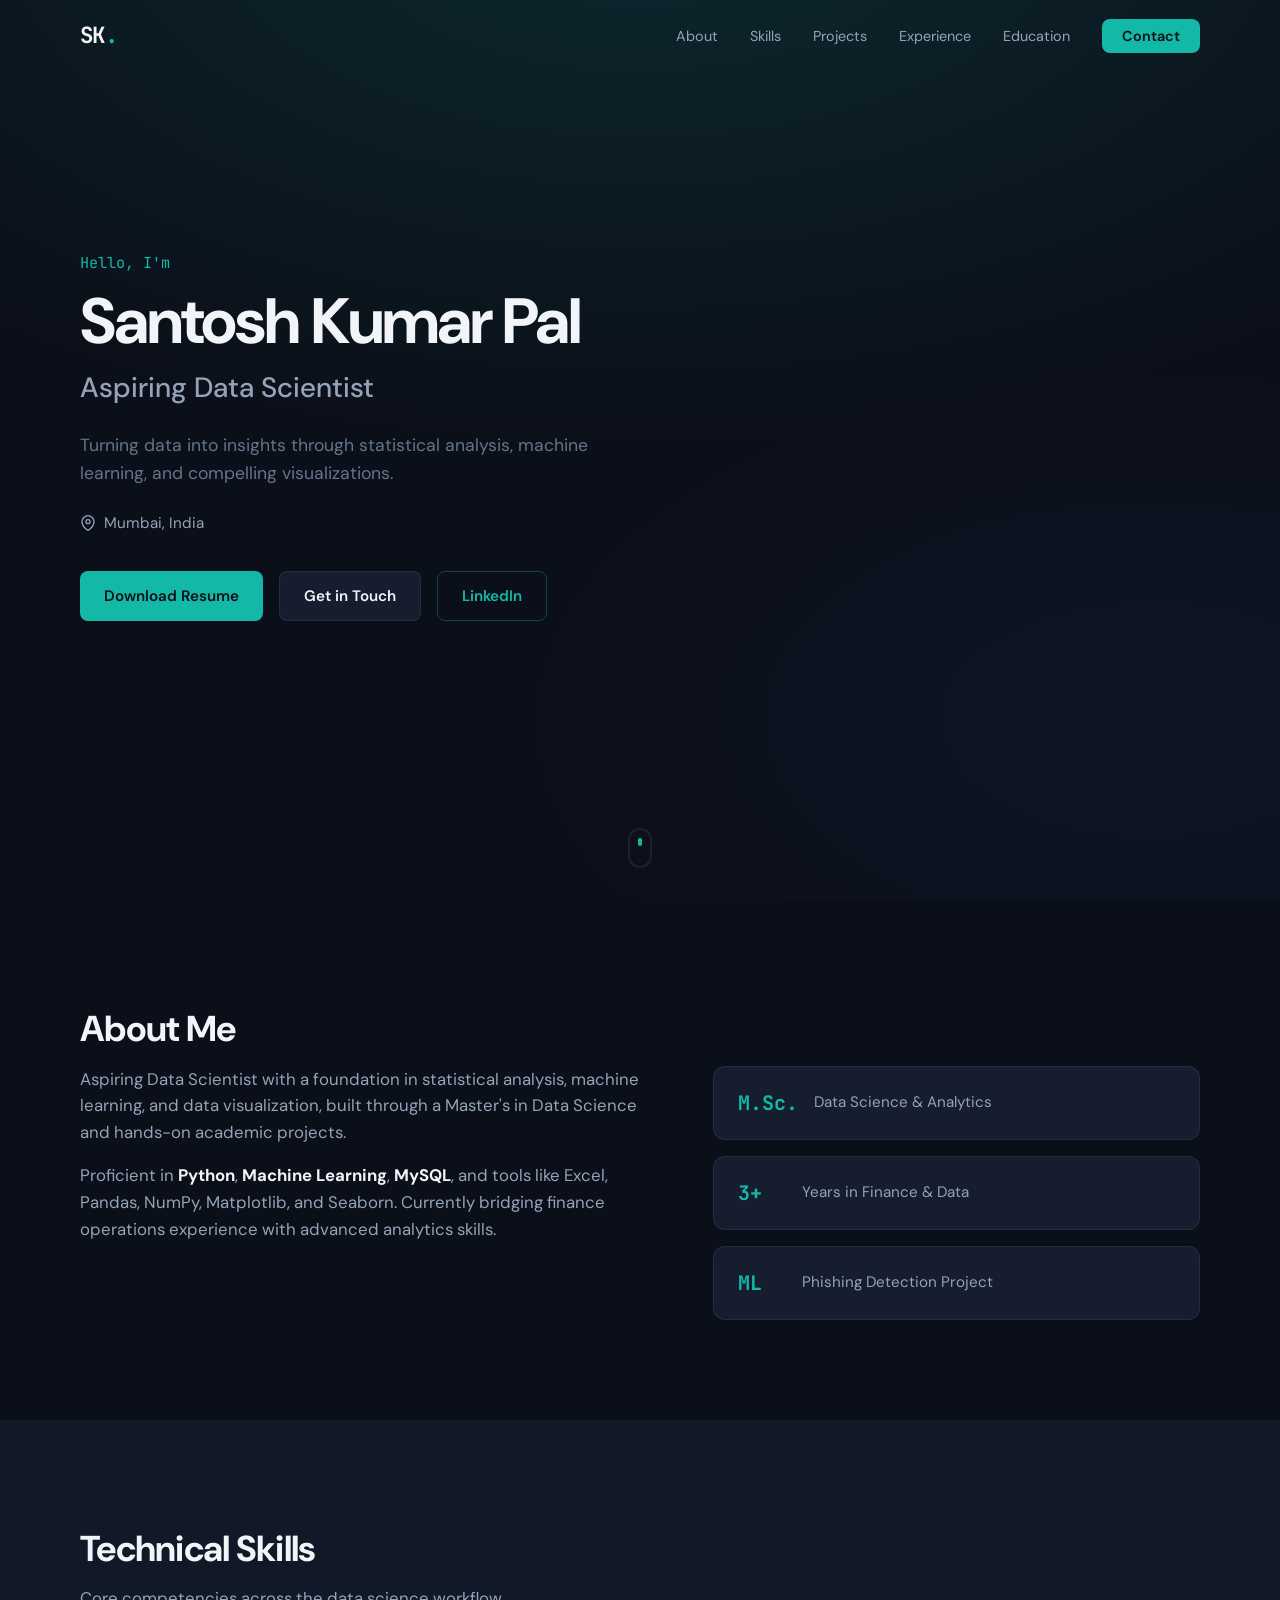
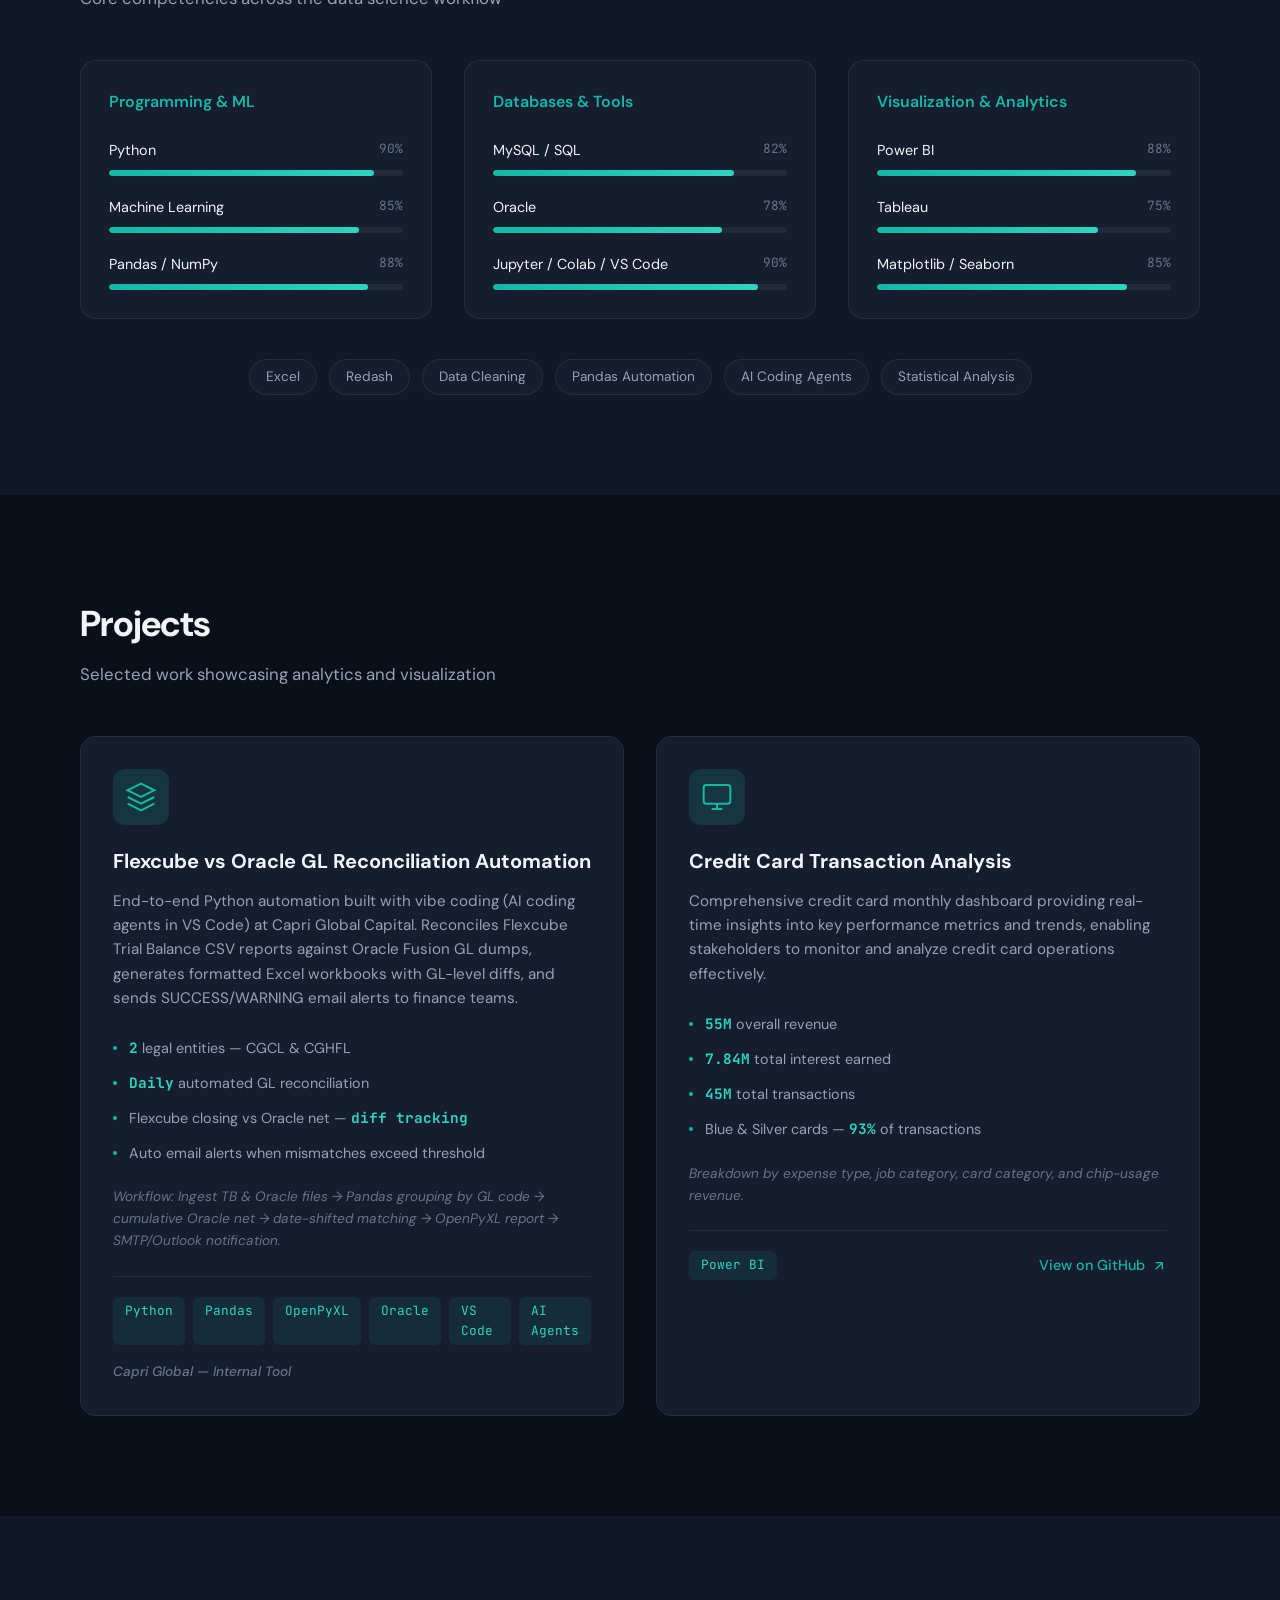
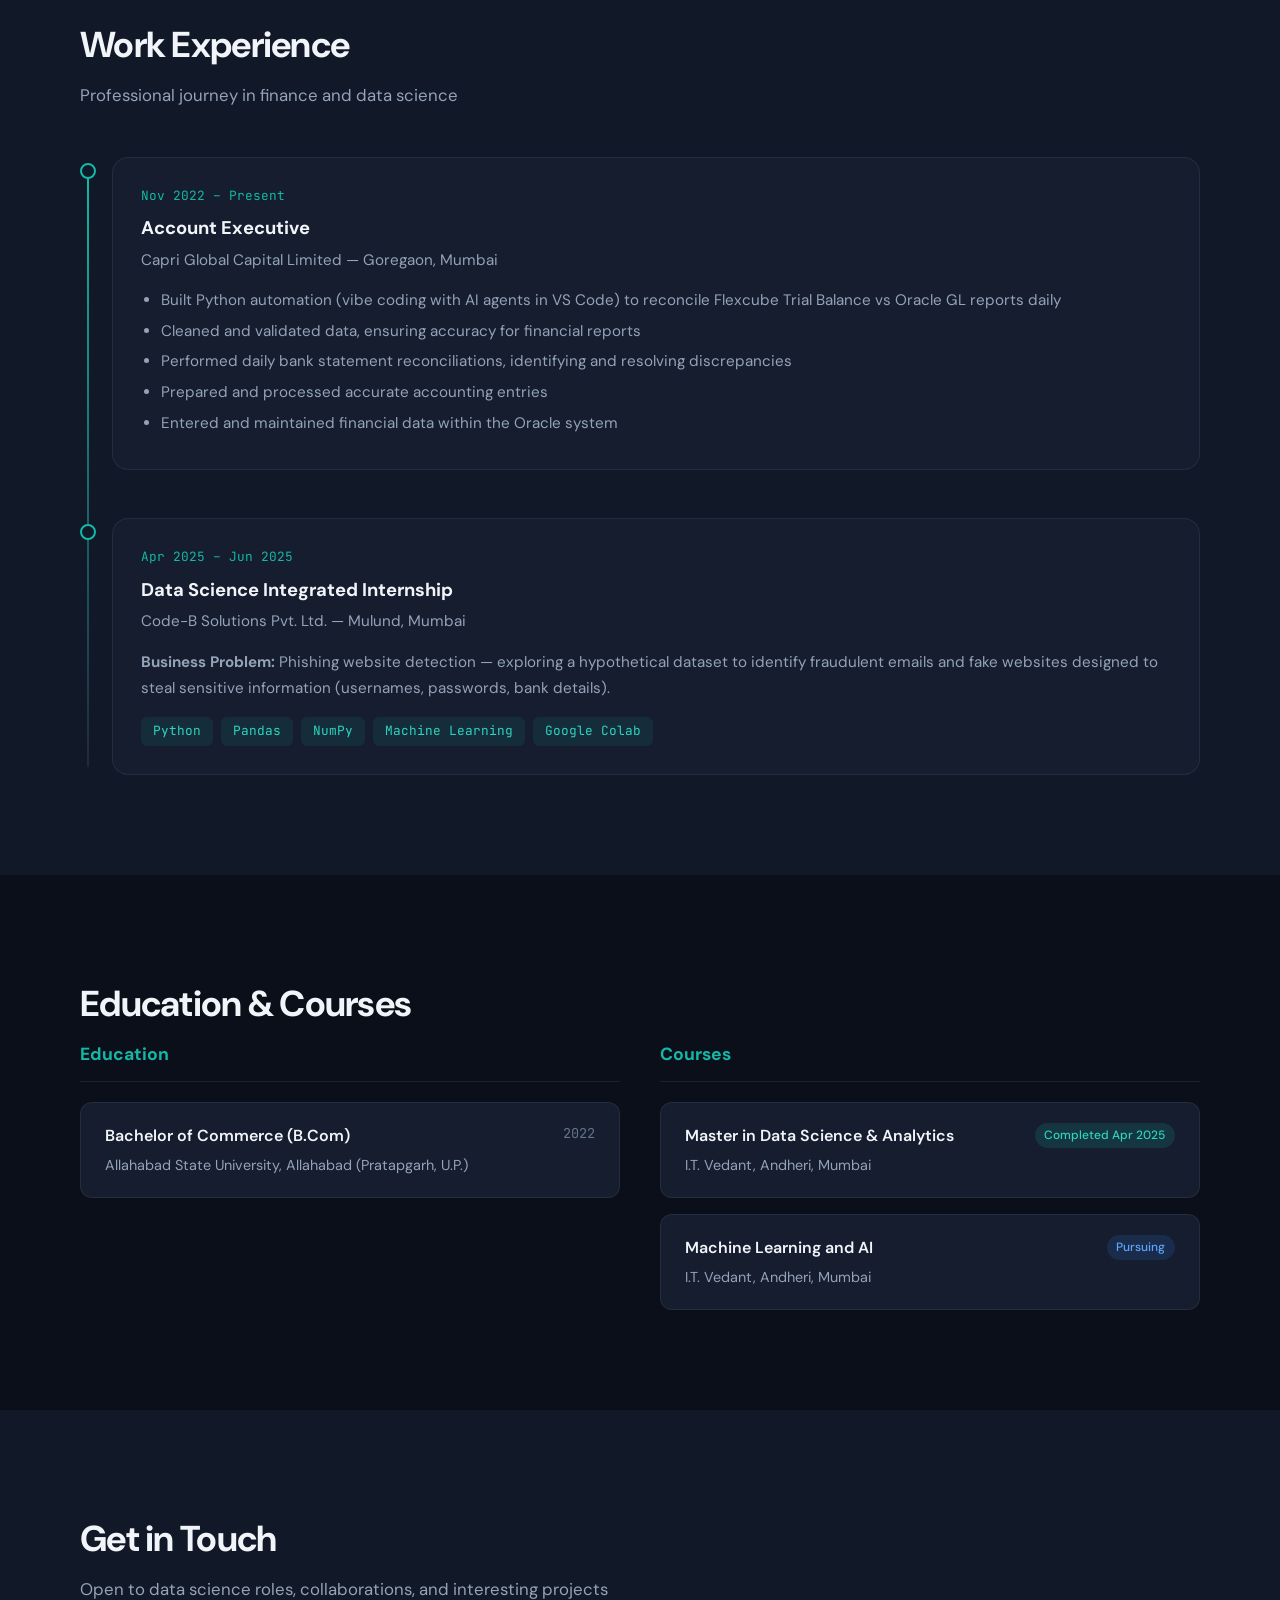
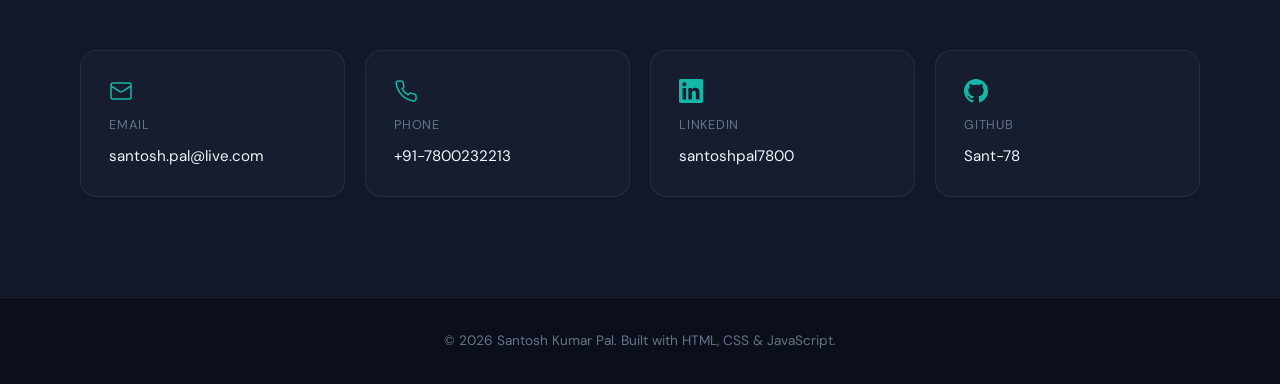
==== commit d1685f49: "Add Flexcube vs Oracle reconciliation automation project with vibe coding Co-authored-by: Cursor <cu" ====
--- a/index.html
+++ b/index.html
@@ -201,6 +201,36 @@
         <div class="projects-grid">
           <article class="project-card reveal">
             <div class="project-icon">
+              <svg width="32" height="32" viewBox="0 0 24 24" fill="none" stroke="currentColor" stroke-width="1.5" aria-hidden="true"><path d="M12 2L2 7l10 5 10-5-10-5z"/><path d="M2 17l10 5 10-5M2 12l10 5 10-5"/></svg>
+            </div>
+            <h3>Flexcube vs Oracle GL Reconciliation Automation</h3>
+            <p class="project-desc">
+              End-to-end Python automation built with vibe coding (AI coding agents in VS Code) at Capri Global Capital. Reconciles Flexcube Trial Balance CSV reports against Oracle Fusion GL dumps, generates formatted Excel workbooks with GL-level diffs, and sends SUCCESS/WARNING email alerts to finance teams.
+            </p>
+            <ul class="project-metrics">
+              <li><strong>2</strong> legal entities — CGCL & CGHFL</li>
+              <li><strong>Daily</strong> automated GL reconciliation</li>
+              <li>Flexcube closing vs Oracle net — <strong>diff tracking</strong></li>
+              <li>Auto email alerts when mismatches exceed threshold</li>
+            </ul>
+            <p class="project-insight">
+              Workflow: Ingest TB & Oracle files → Pandas grouping by GL code → cumulative Oracle net → date-shifted matching → OpenPyXL report → SMTP/Outlook notification.
+            </p>
+            <div class="project-footer">
+              <div class="project-tools">
+                <span class="tool-badge">Python</span>
+                <span class="tool-badge">Pandas</span>
+                <span class="tool-badge">OpenPyXL</span>
+                <span class="tool-badge">Oracle</span>
+                <span class="tool-badge">VS Code</span>
+                <span class="tool-badge">AI Agents</span>
+              </div>
+              <span class="project-link project-internal">Capri Global — Internal Tool</span>
+            </div>
+          </article>
+
+          <article class="project-card reveal">
+            <div class="project-icon">
               <svg width="32" height="32" viewBox="0 0 24 24" fill="none" stroke="currentColor" stroke-width="1.5" aria-hidden="true"><rect x="2" y="3" width="20" height="14" rx="2"/><path d="M8 21h8M12 17v4"/></svg>
             </div>
             <h3>Credit Card Transaction Analysis</h3>
@@ -244,6 +274,7 @@
               <h3>Account Executive</h3>
               <p class="timeline-company">Capri Global Capital Limited — Goregaon, Mumbai</p>
               <ul>
+                <li>Built Python automation (vibe coding with AI agents in VS Code) to reconcile Flexcube Trial Balance vs Oracle GL reports daily</li>
                 <li>Cleaned and validated data, ensuring accuracy for financial reports</li>
                 <li>Performed daily bank statement reconciliations, identifying and resolving discrepancies</li>
                 <li>Prepared and processed accurate accounting entries</li>
--- a/css/styles.css
+++ b/css/styles.css
@@ -598,6 +598,13 @@
   gap: 0.65rem;
 }
 
+.project-internal {
+  color: var(--text-muted);
+  font-size: 0.85rem;
+  font-style: italic;
+  cursor: default;
+}
+
 /* ===== Timeline ===== */
 .timeline {
   position: relative;
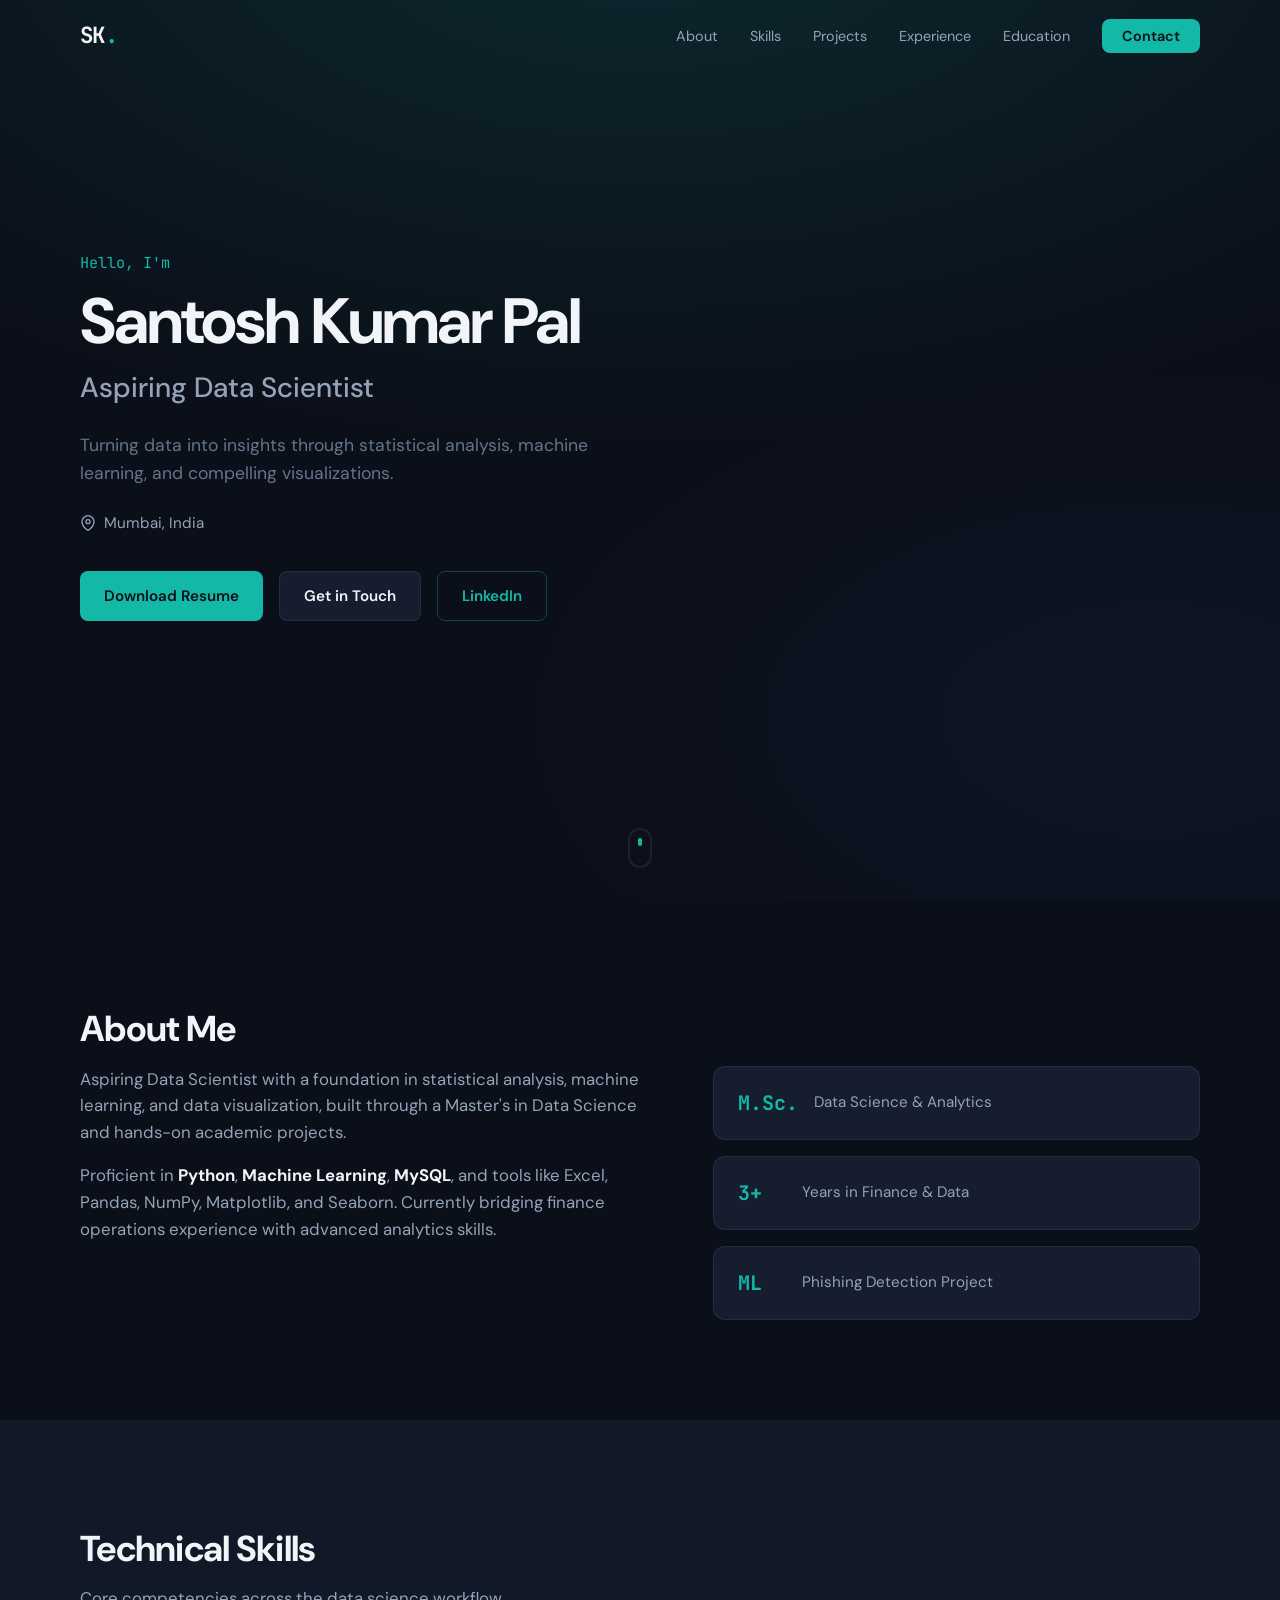
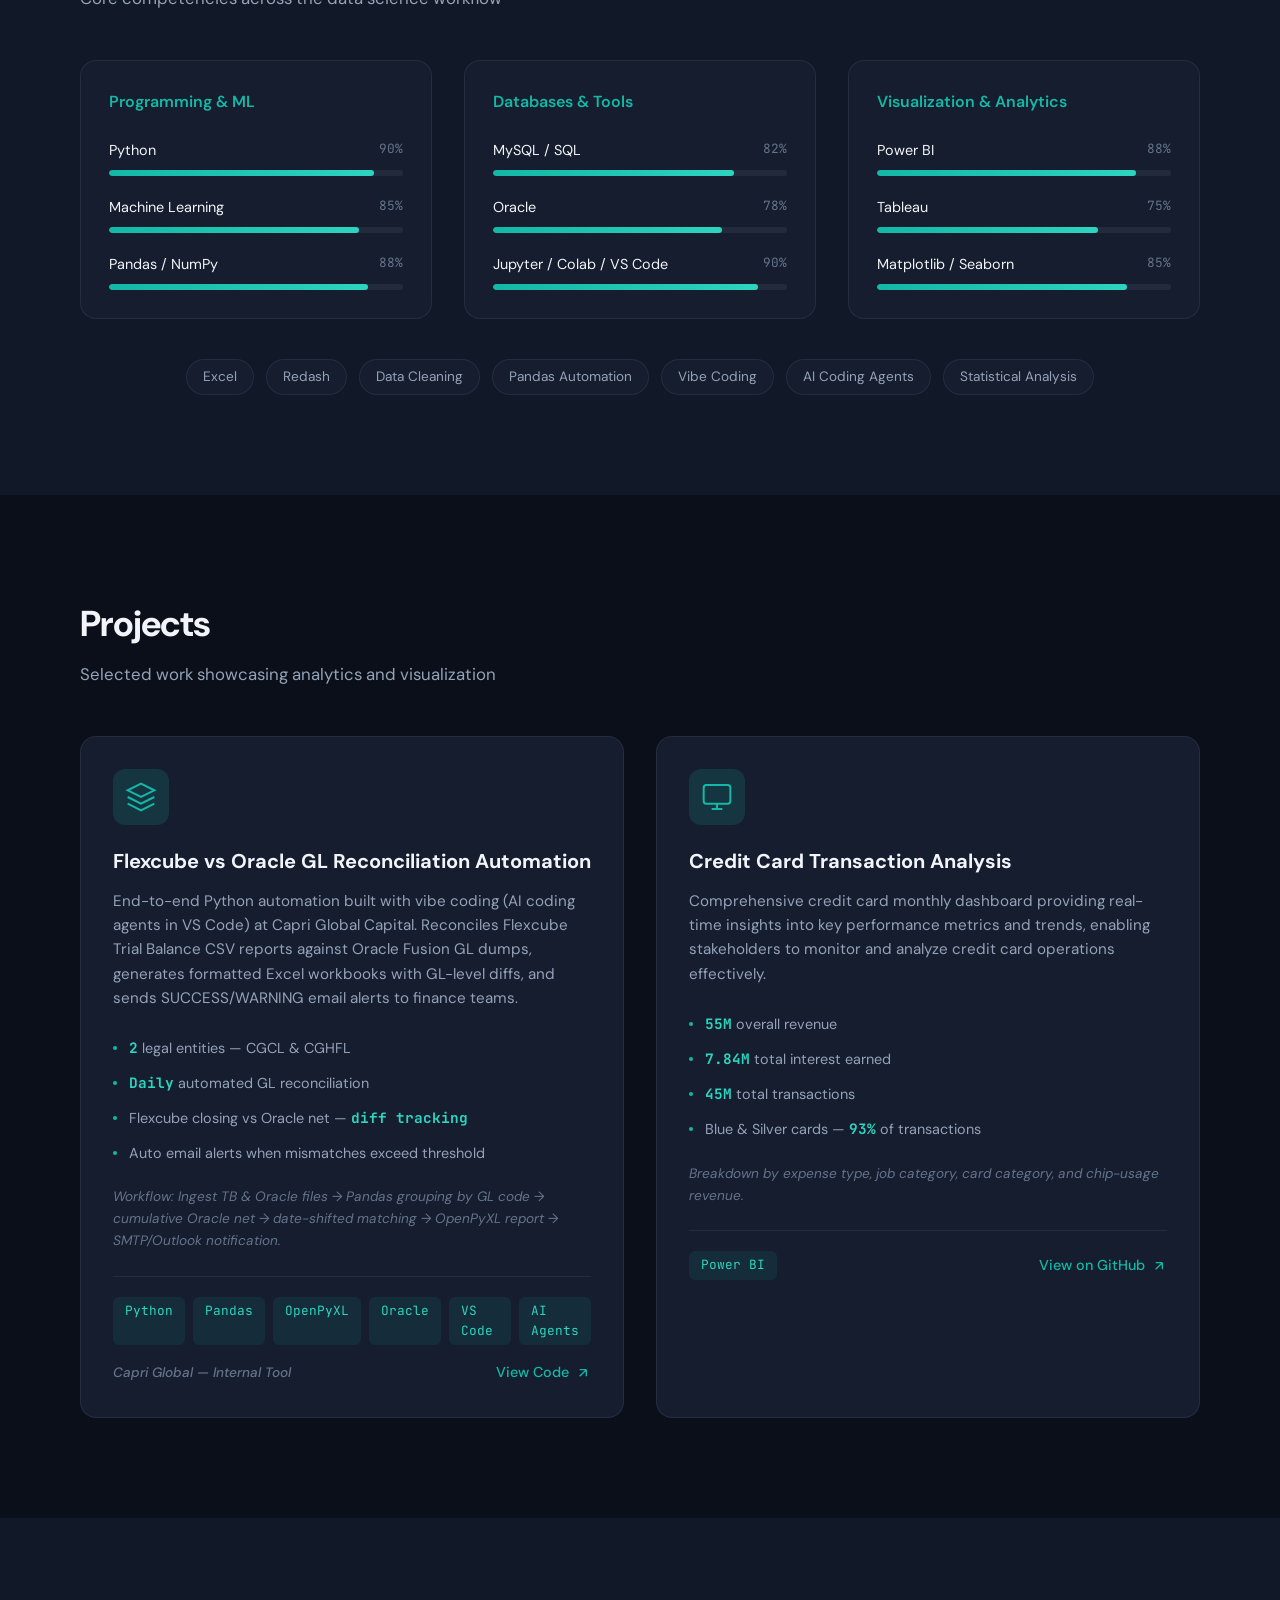
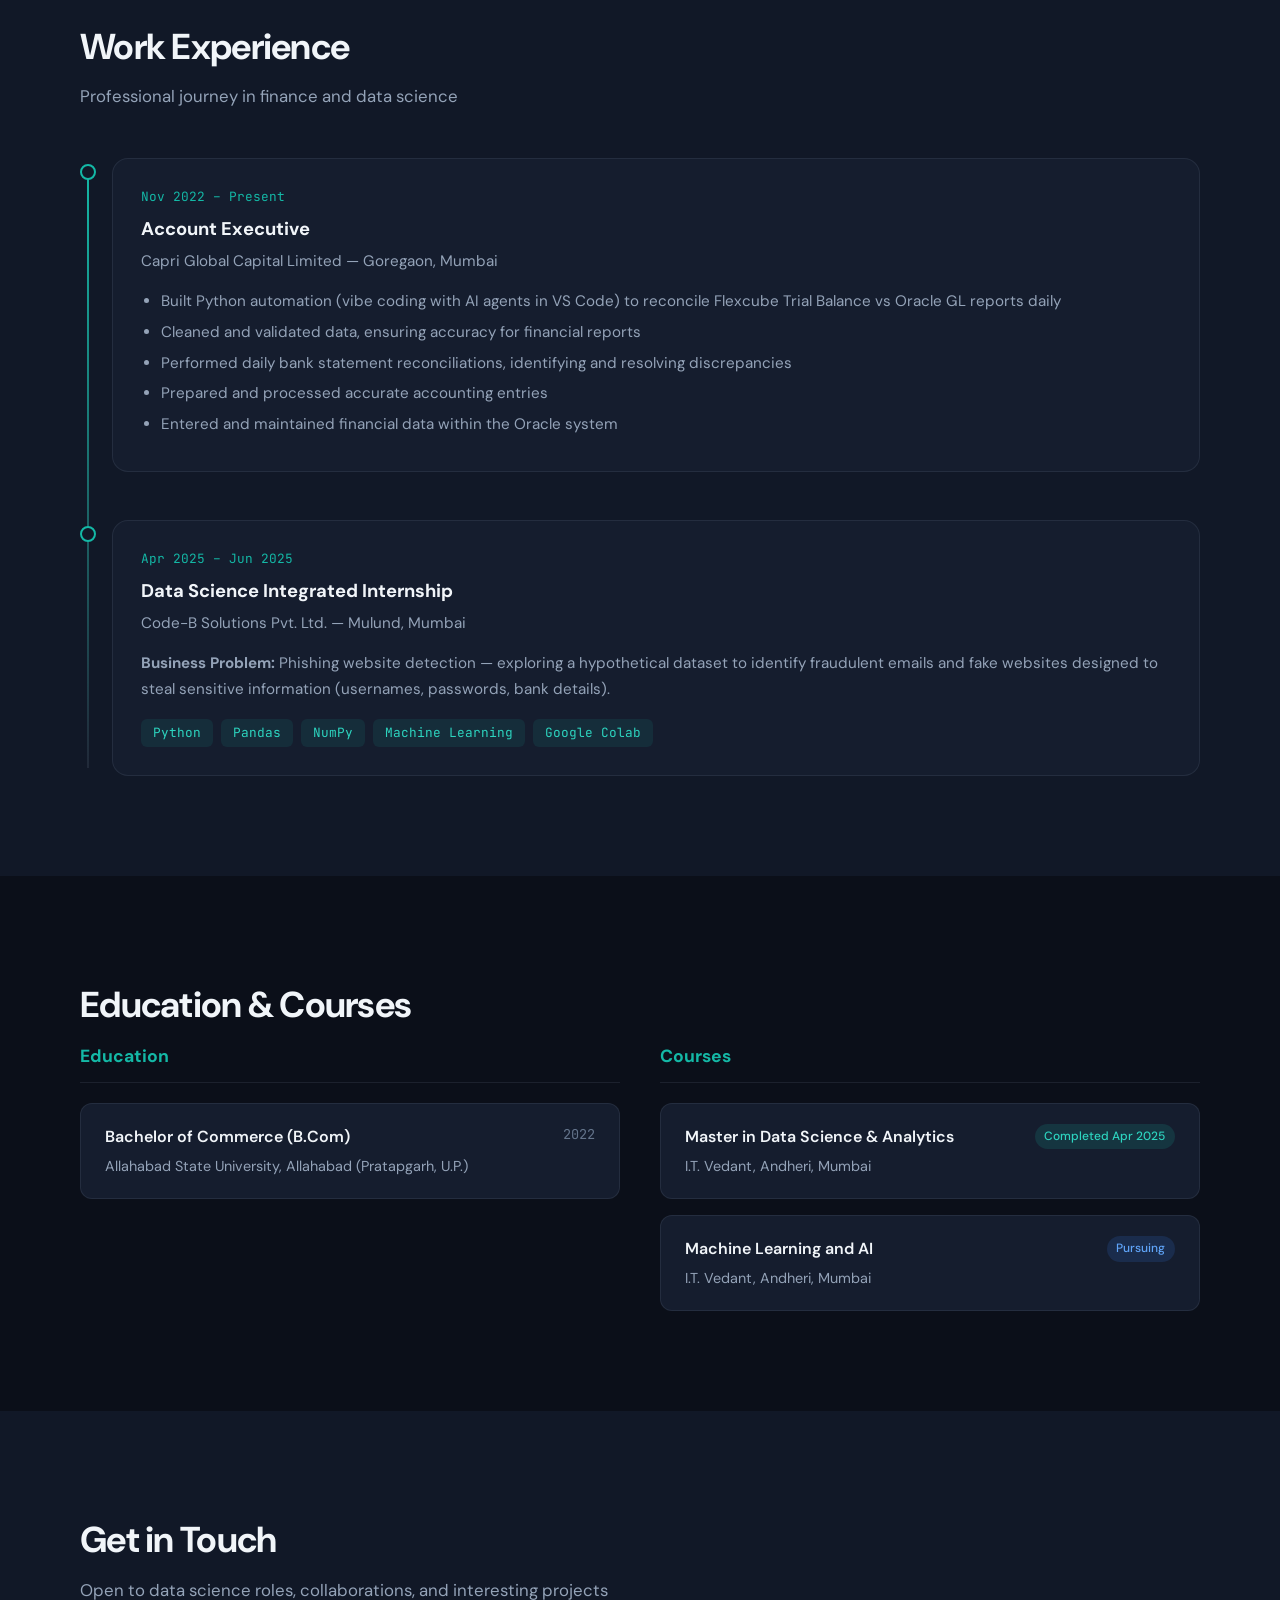
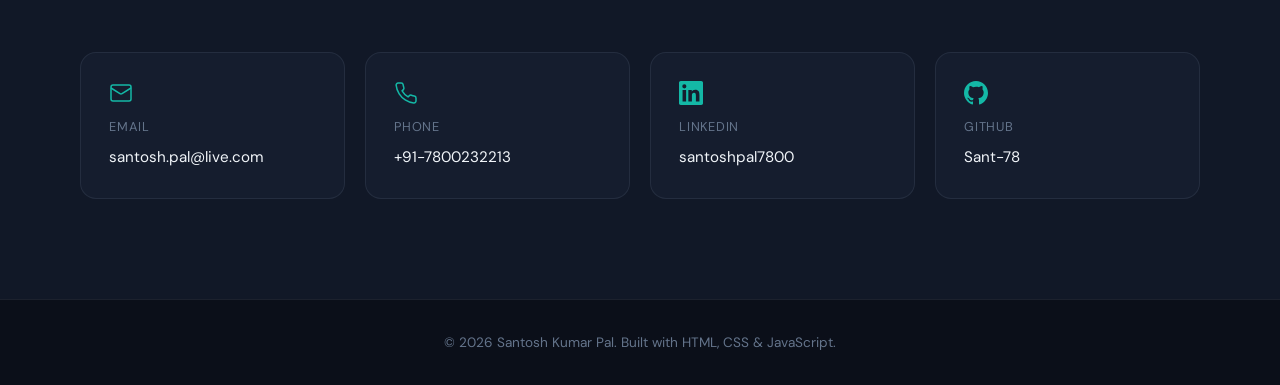
==== commit 6b4328f2: "Add sanitized reconciliation automation source code with masked credentials Co-authored-by: Cursor <" ====
--- a/index.html
+++ b/index.html
@@ -186,6 +186,7 @@
           <span class="tag">Redash</span>
           <span class="tag">Data Cleaning</span>
           <span class="tag">Pandas Automation</span>
+          <span class="tag">Vibe Coding</span>
           <span class="tag">AI Coding Agents</span>
           <span class="tag">Statistical Analysis</span>
         </div>
@@ -226,6 +227,10 @@
                 <span class="tool-badge">AI Agents</span>
               </div>
               <span class="project-link project-internal">Capri Global — Internal Tool</span>
+              <a href="https://github.com/Sant-78/portfolio/blob/main/projects/reconcile-automation/reconcile_automation.py" class="project-link" target="_blank" rel="noopener noreferrer">
+                View Code
+                <svg width="16" height="16" viewBox="0 0 24 24" fill="none" stroke="currentColor" stroke-width="2" aria-hidden="true"><path d="M7 17L17 7M17 7H7M17 7V17"/></svg>
+              </a>
             </div>
           </article>
 
--- a/css/styles.css
+++ b/css/styles.css
@@ -570,6 +570,11 @@
   border-top: 1px solid var(--border);
 }
 
+.project-footer .project-link + .project-link,
+.project-footer .project-internal + .project-link {
+  margin-left: auto;
+}
+
 .project-tools {
   display: flex;
   gap: 0.5rem;
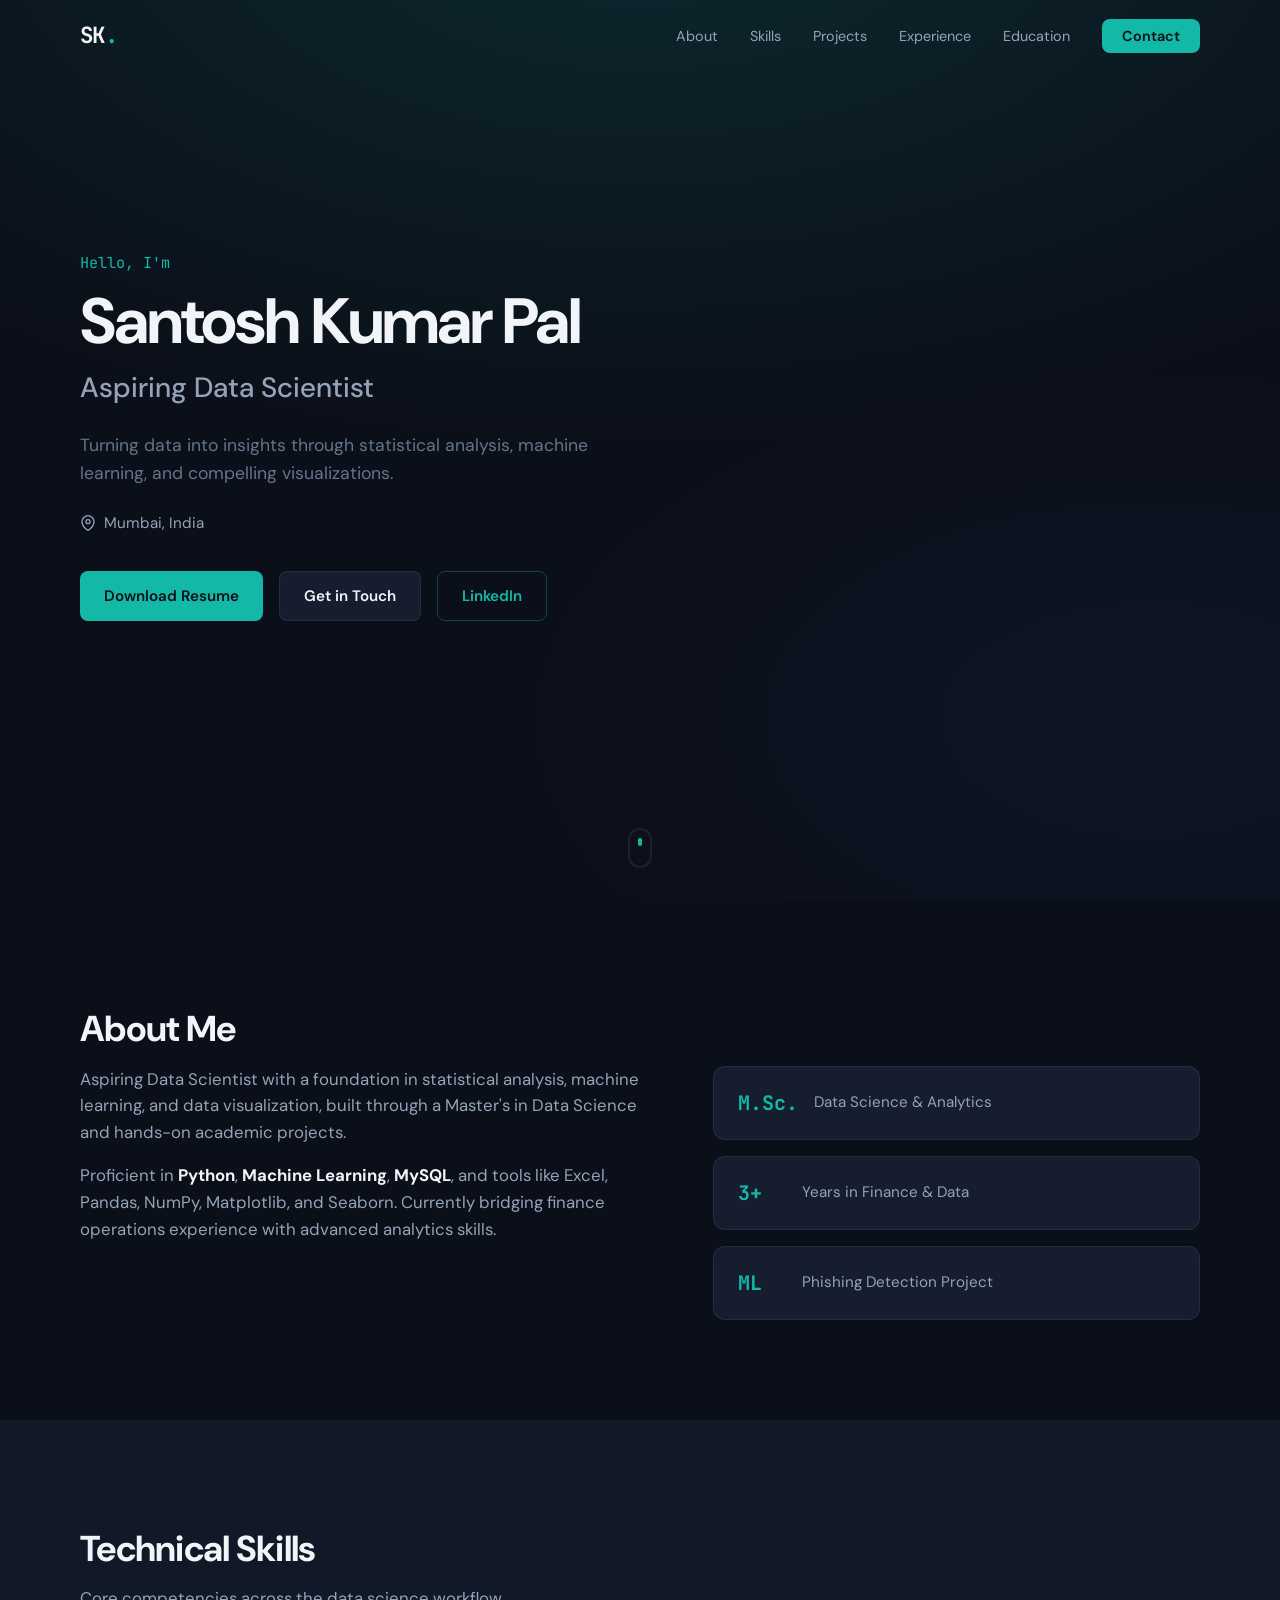
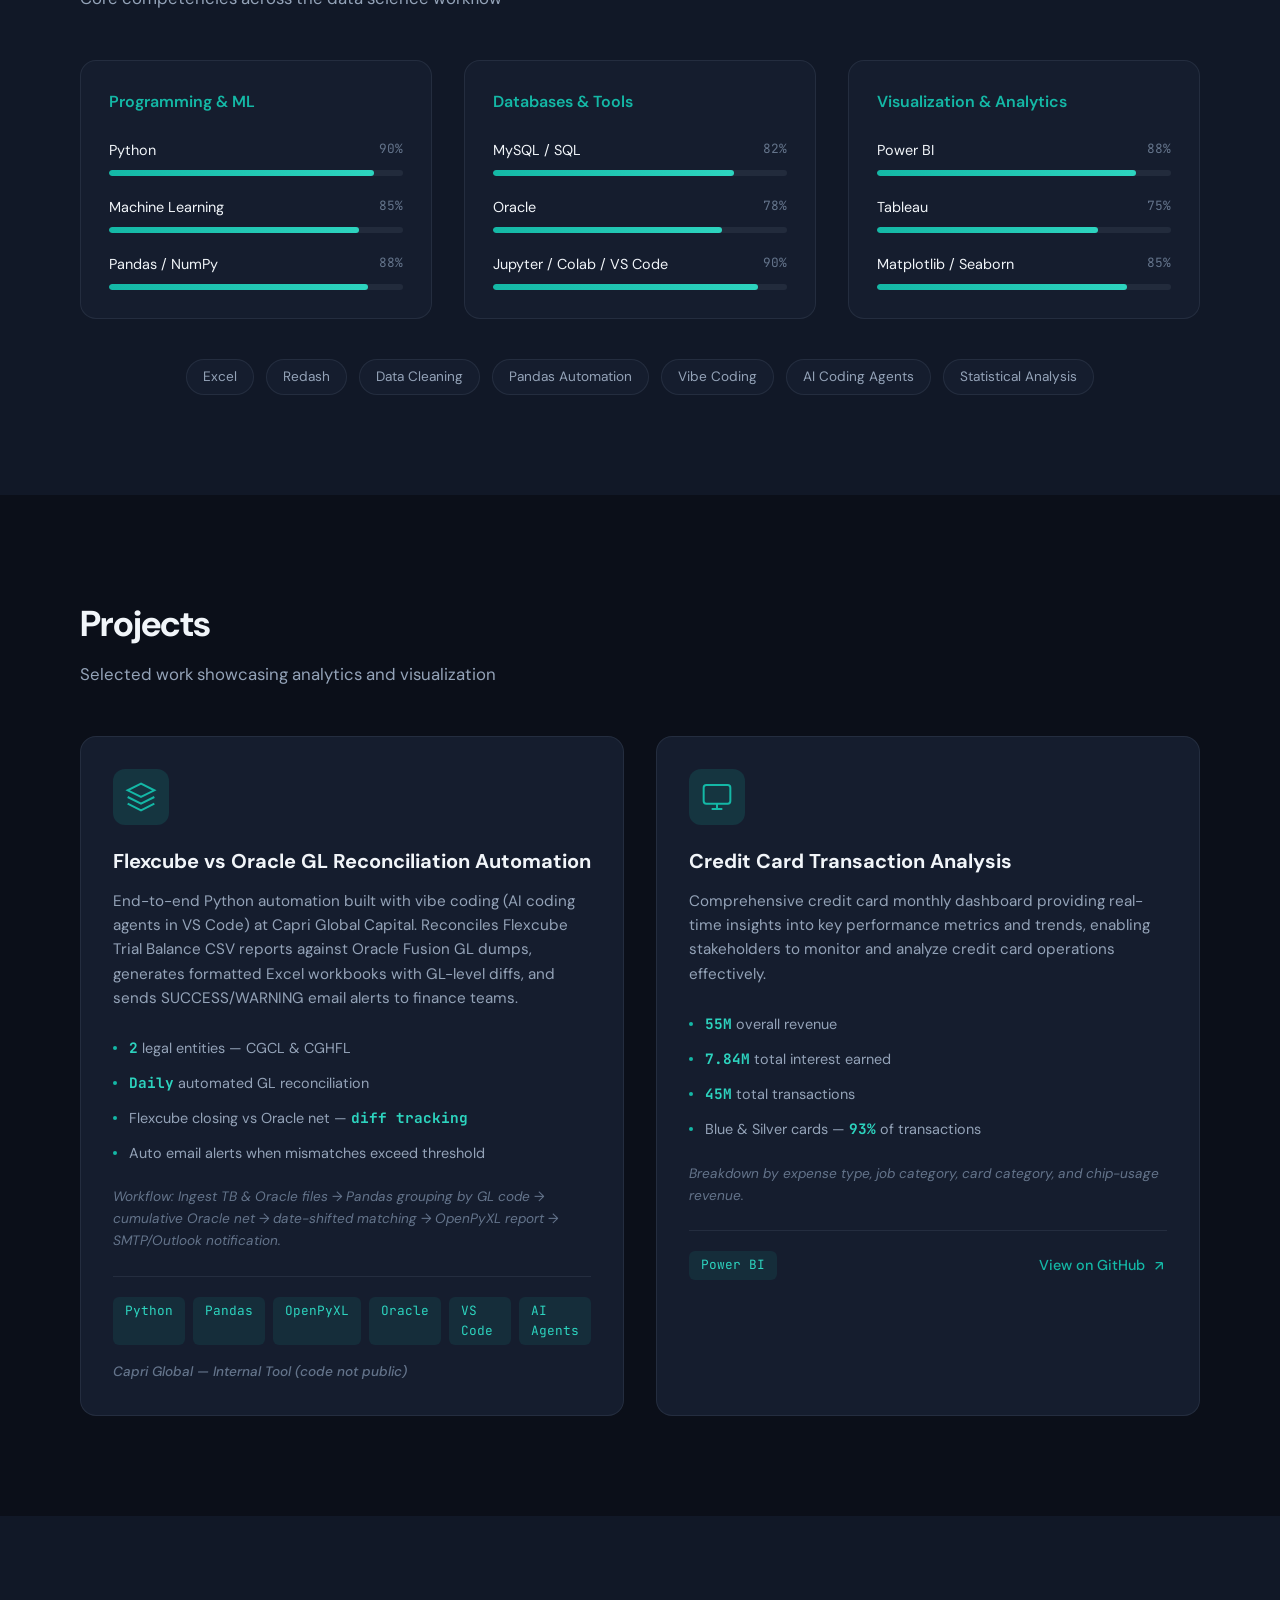
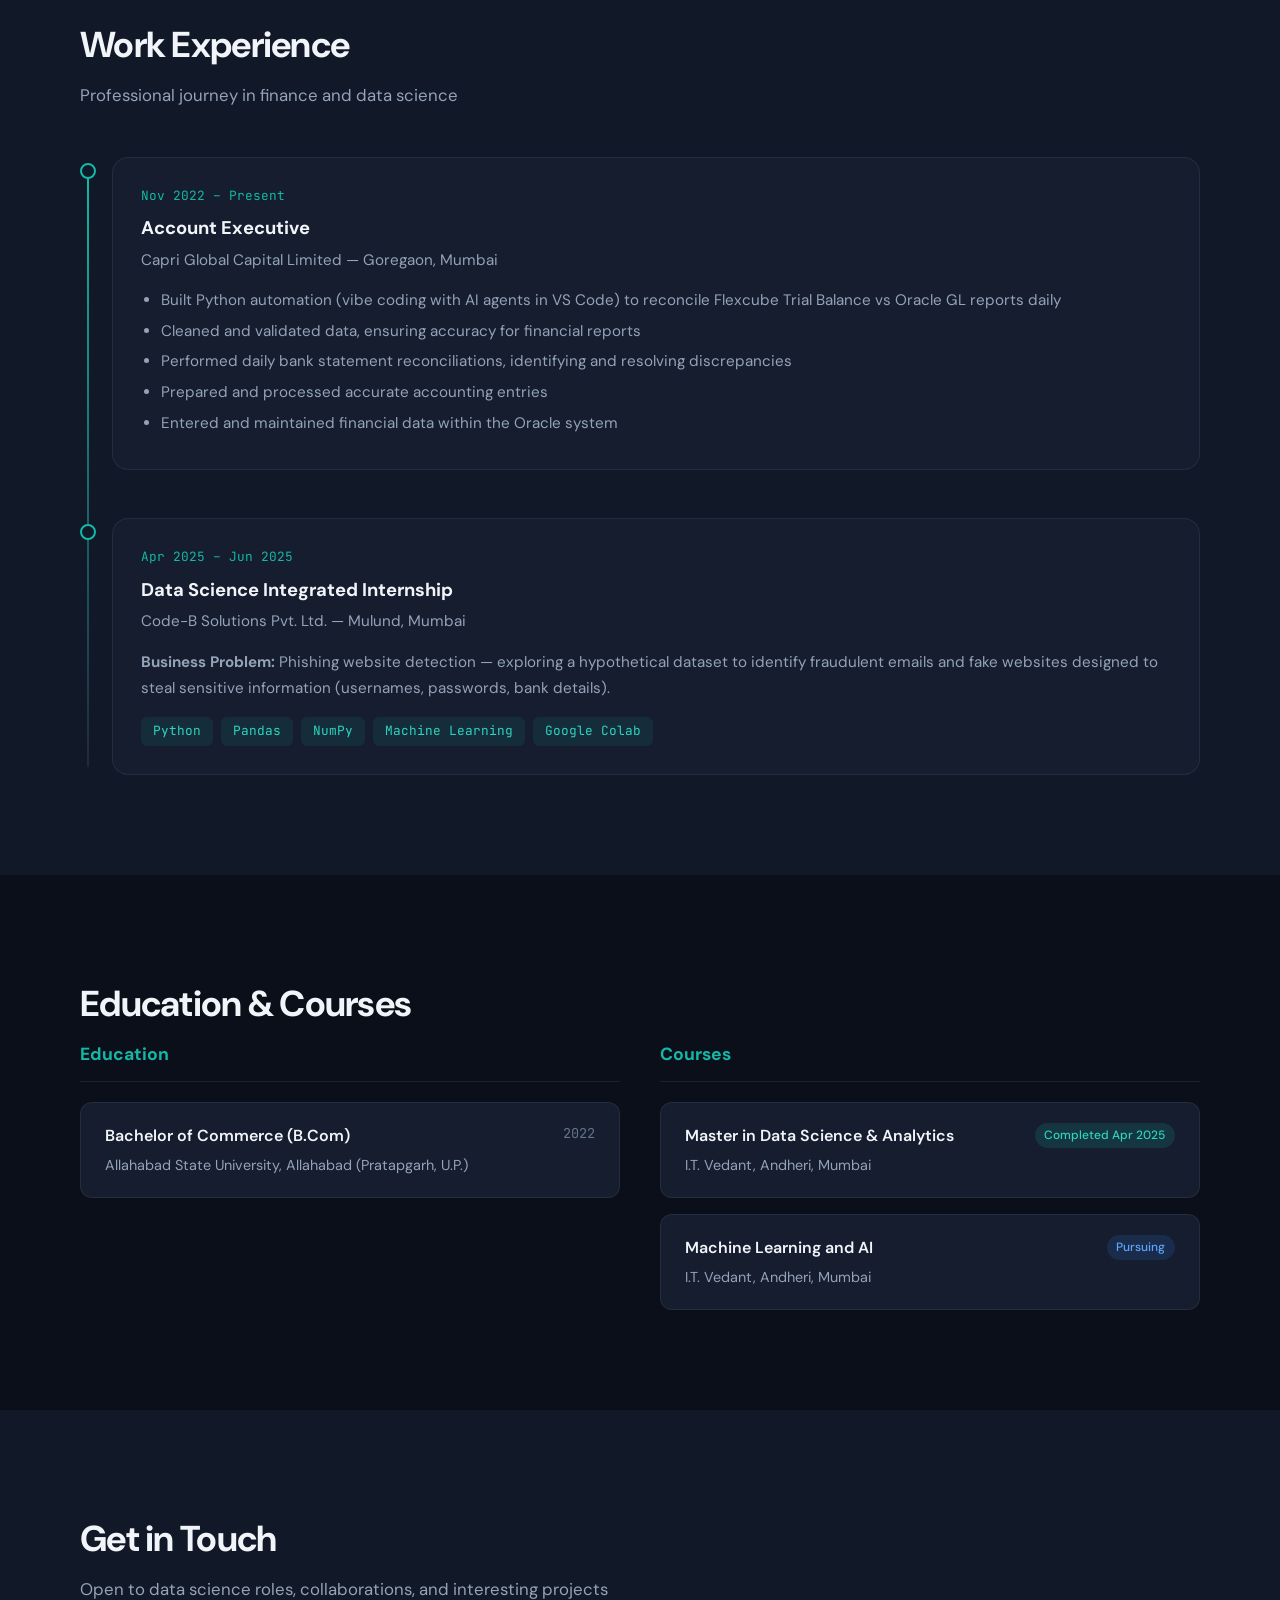
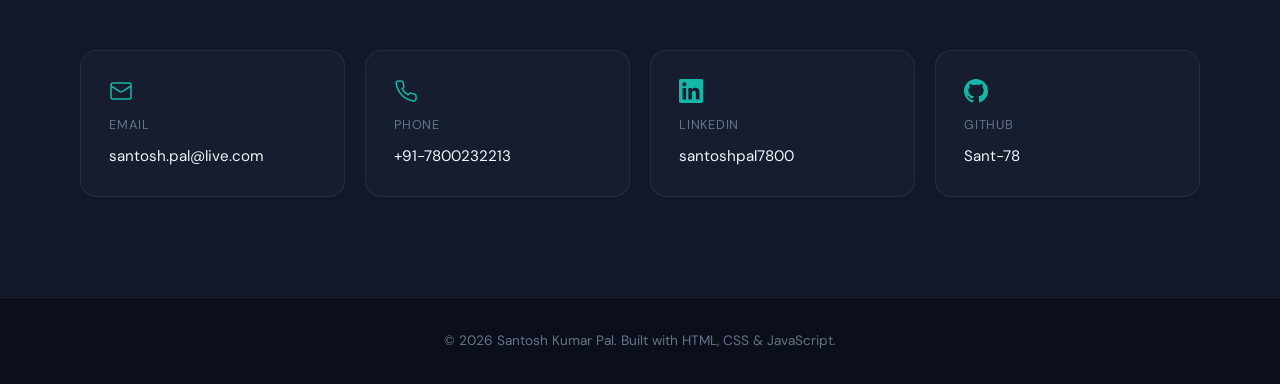
==== commit ec96be5f: "Remove internal company code from public portfolio Co-authored-by: Cursor <cursoragent@cursor.com>" ====
--- a/index.html
+++ b/index.html
@@ -226,11 +226,7 @@
                 <span class="tool-badge">VS Code</span>
                 <span class="tool-badge">AI Agents</span>
               </div>
-              <span class="project-link project-internal">Capri Global — Internal Tool</span>
-              <a href="https://github.com/Sant-78/portfolio/blob/main/projects/reconcile-automation/reconcile_automation.py" class="project-link" target="_blank" rel="noopener noreferrer">
-                View Code
-                <svg width="16" height="16" viewBox="0 0 24 24" fill="none" stroke="currentColor" stroke-width="2" aria-hidden="true"><path d="M7 17L17 7M17 7H7M17 7V17"/></svg>
-              </a>
+              <span class="project-link project-internal">Capri Global — Internal Tool (code not public)</span>
             </div>
           </article>
 
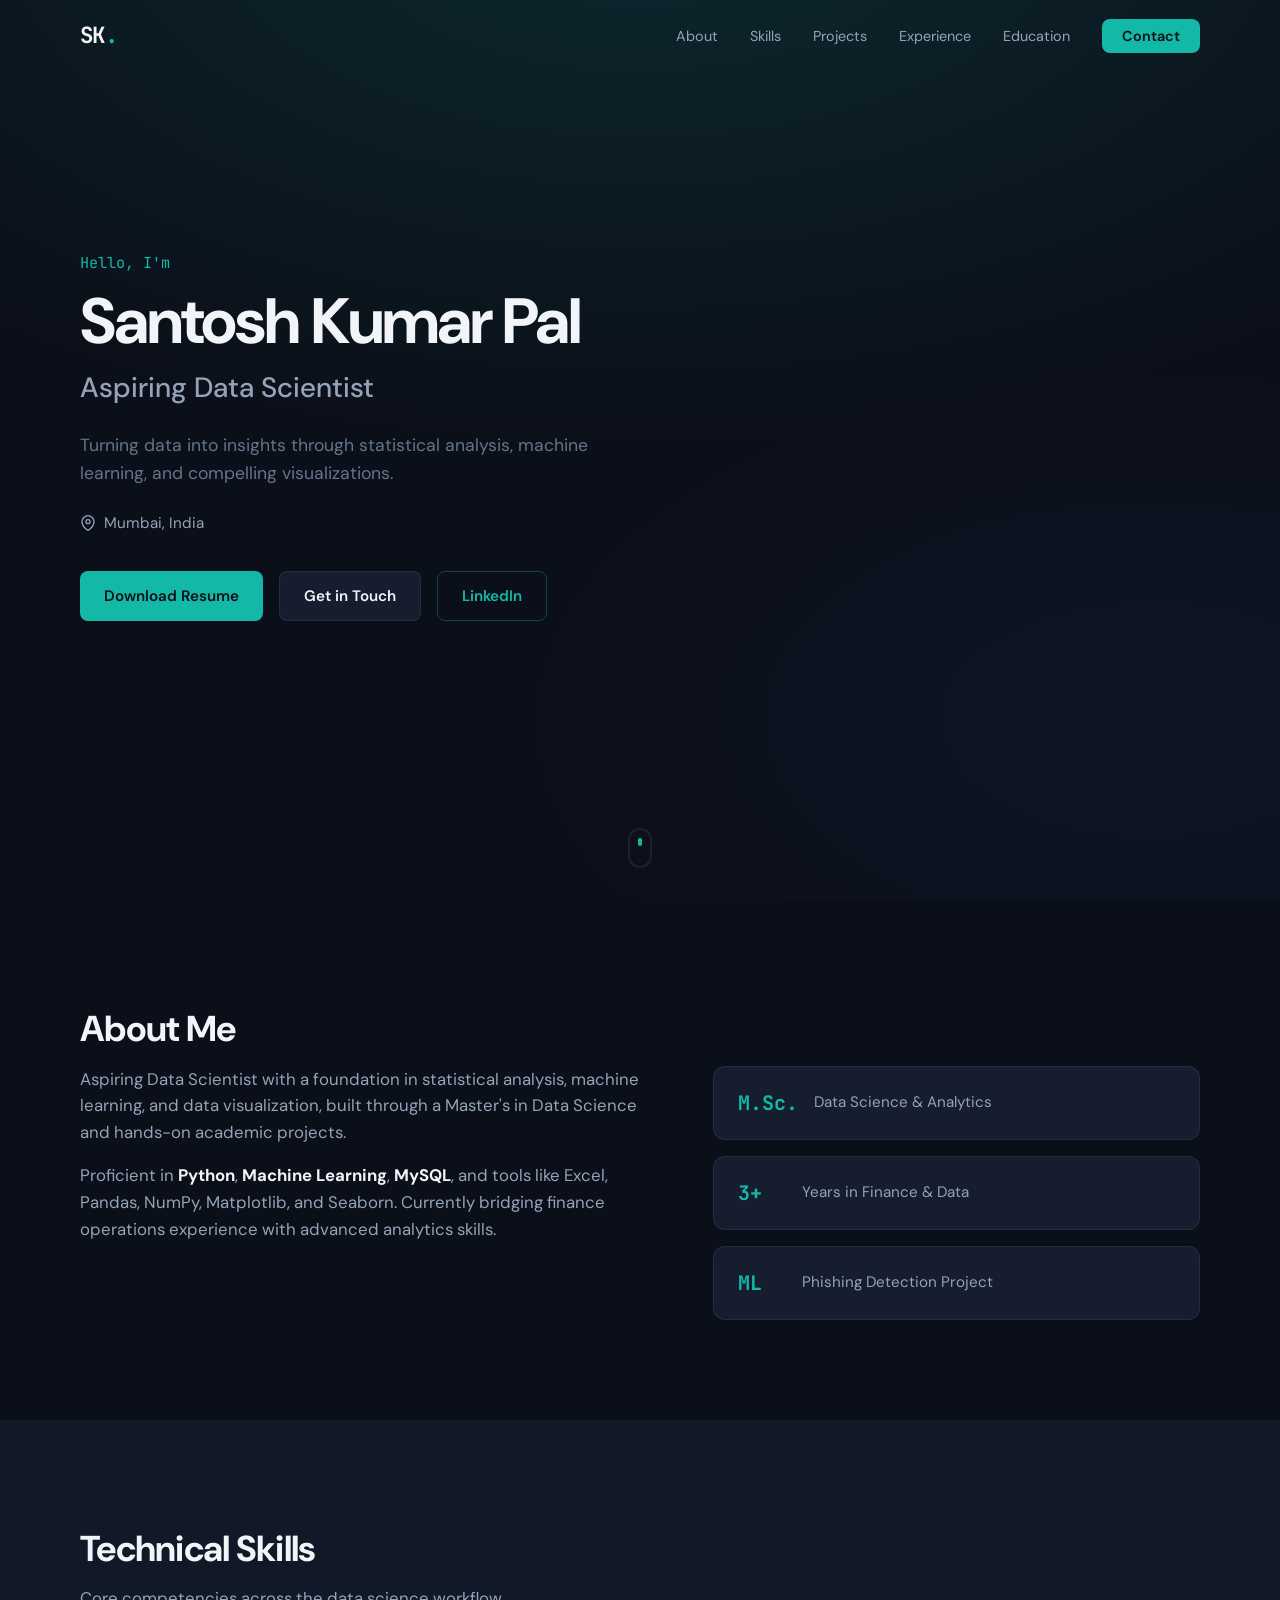
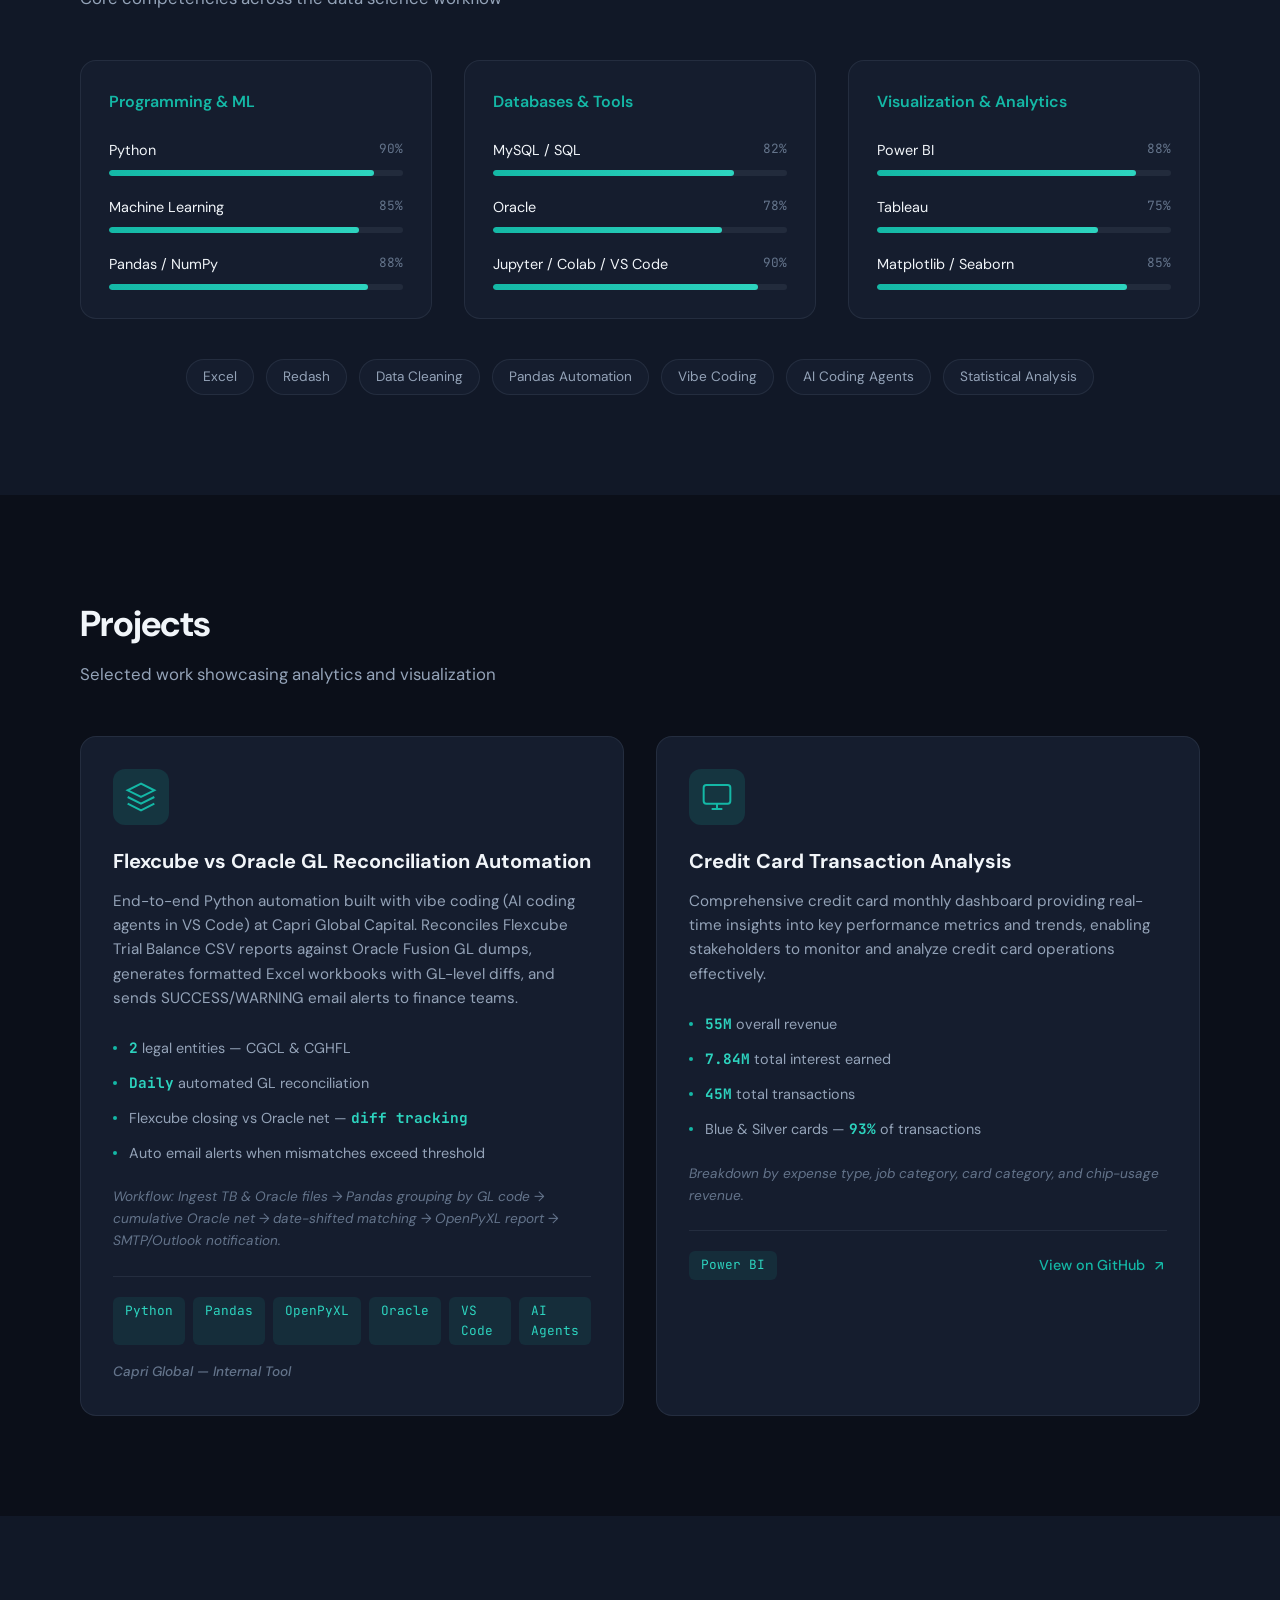
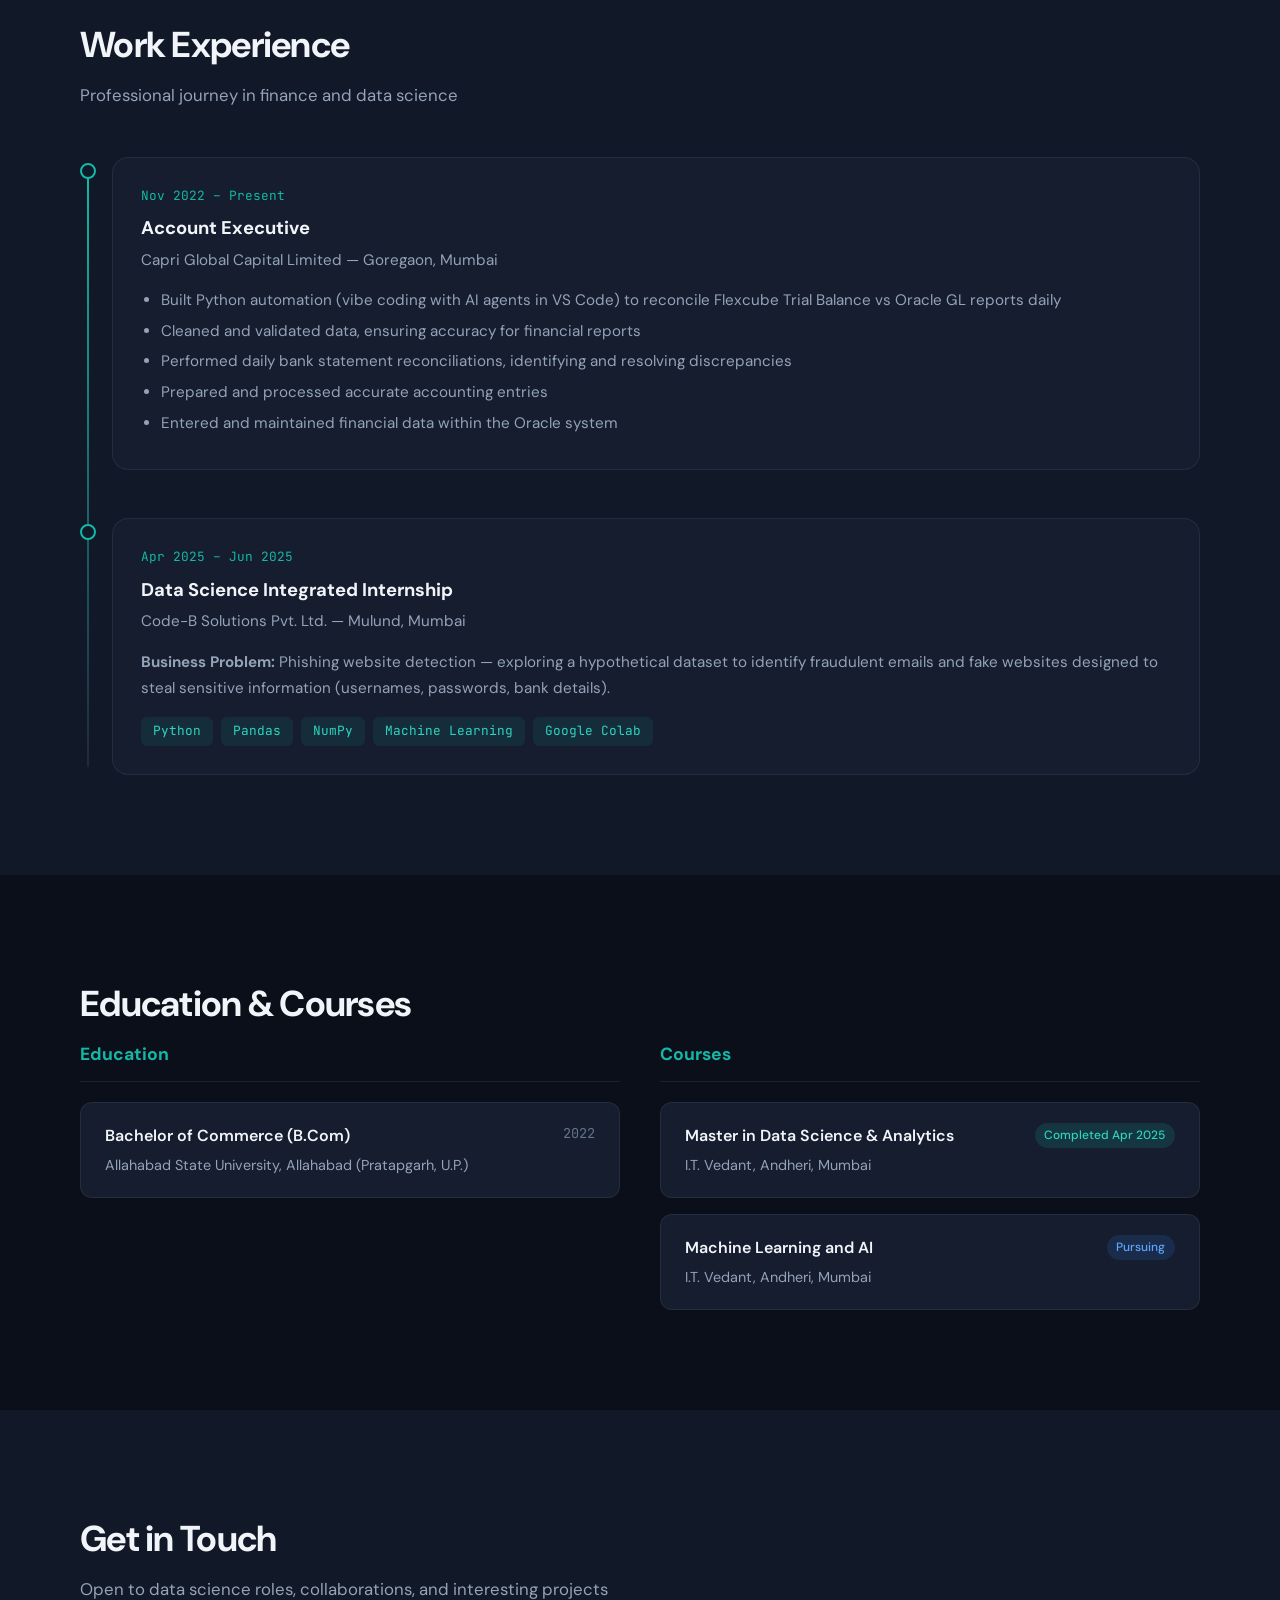
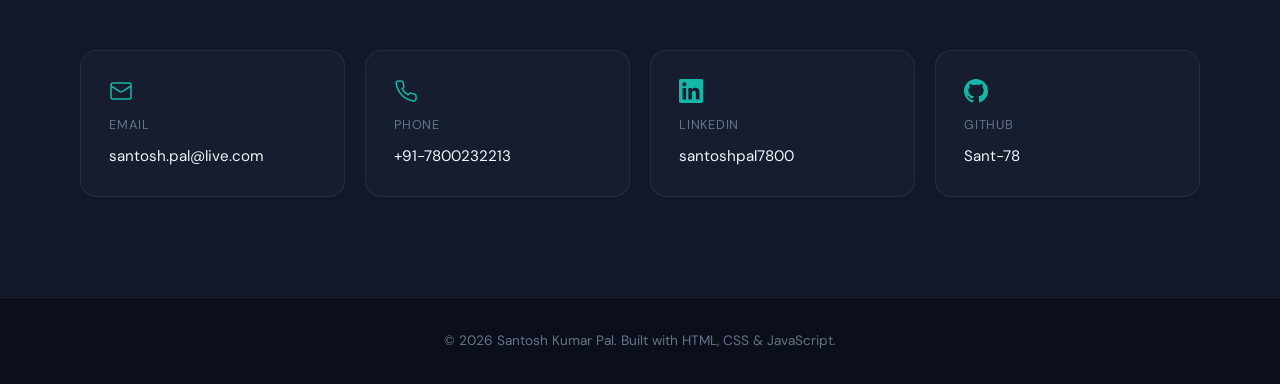
==== commit 851c87b8: "Update portfolio site" ====
--- a/index.html
+++ b/index.html
@@ -226,7 +226,7 @@
                 <span class="tool-badge">VS Code</span>
                 <span class="tool-badge">AI Agents</span>
               </div>
-              <span class="project-link project-internal">Capri Global — Internal Tool (code not public)</span>
+              <span class="project-link project-internal">Capri Global — Internal Tool </span>
             </div>
           </article>
 
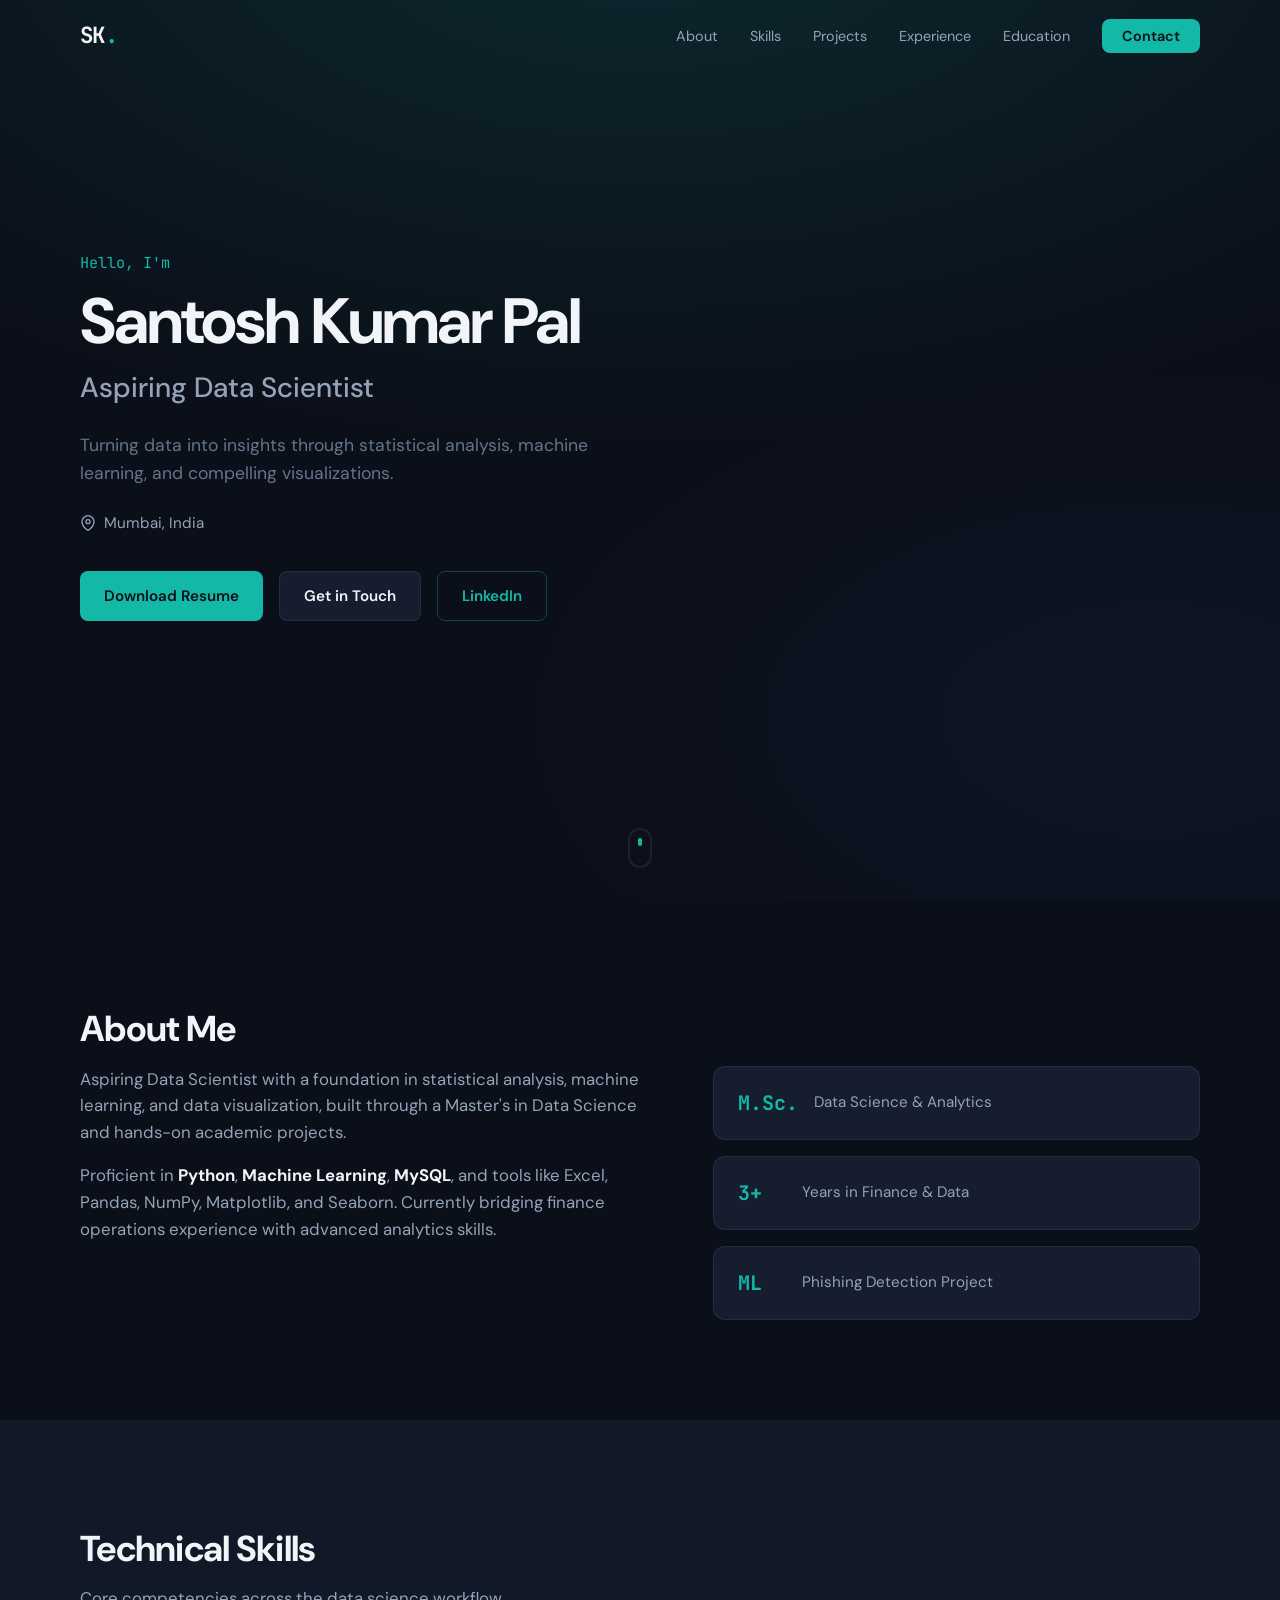
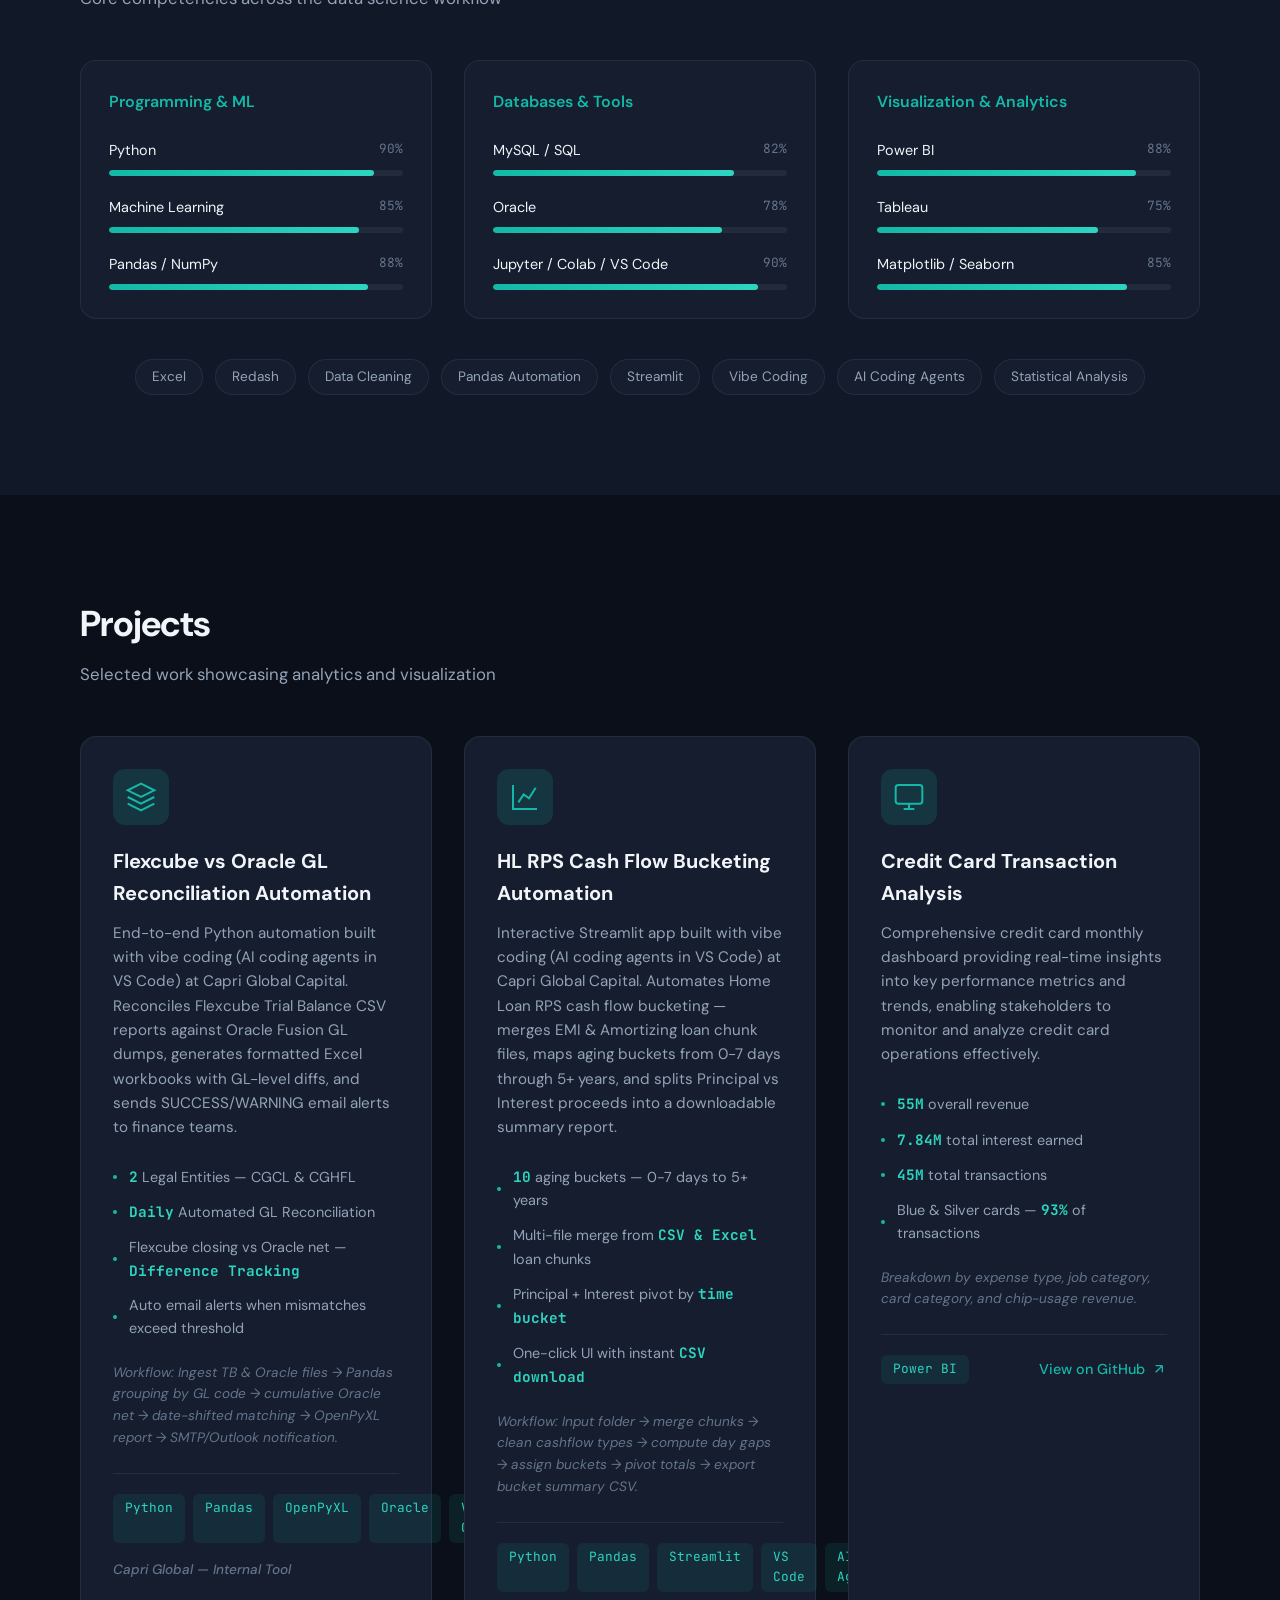
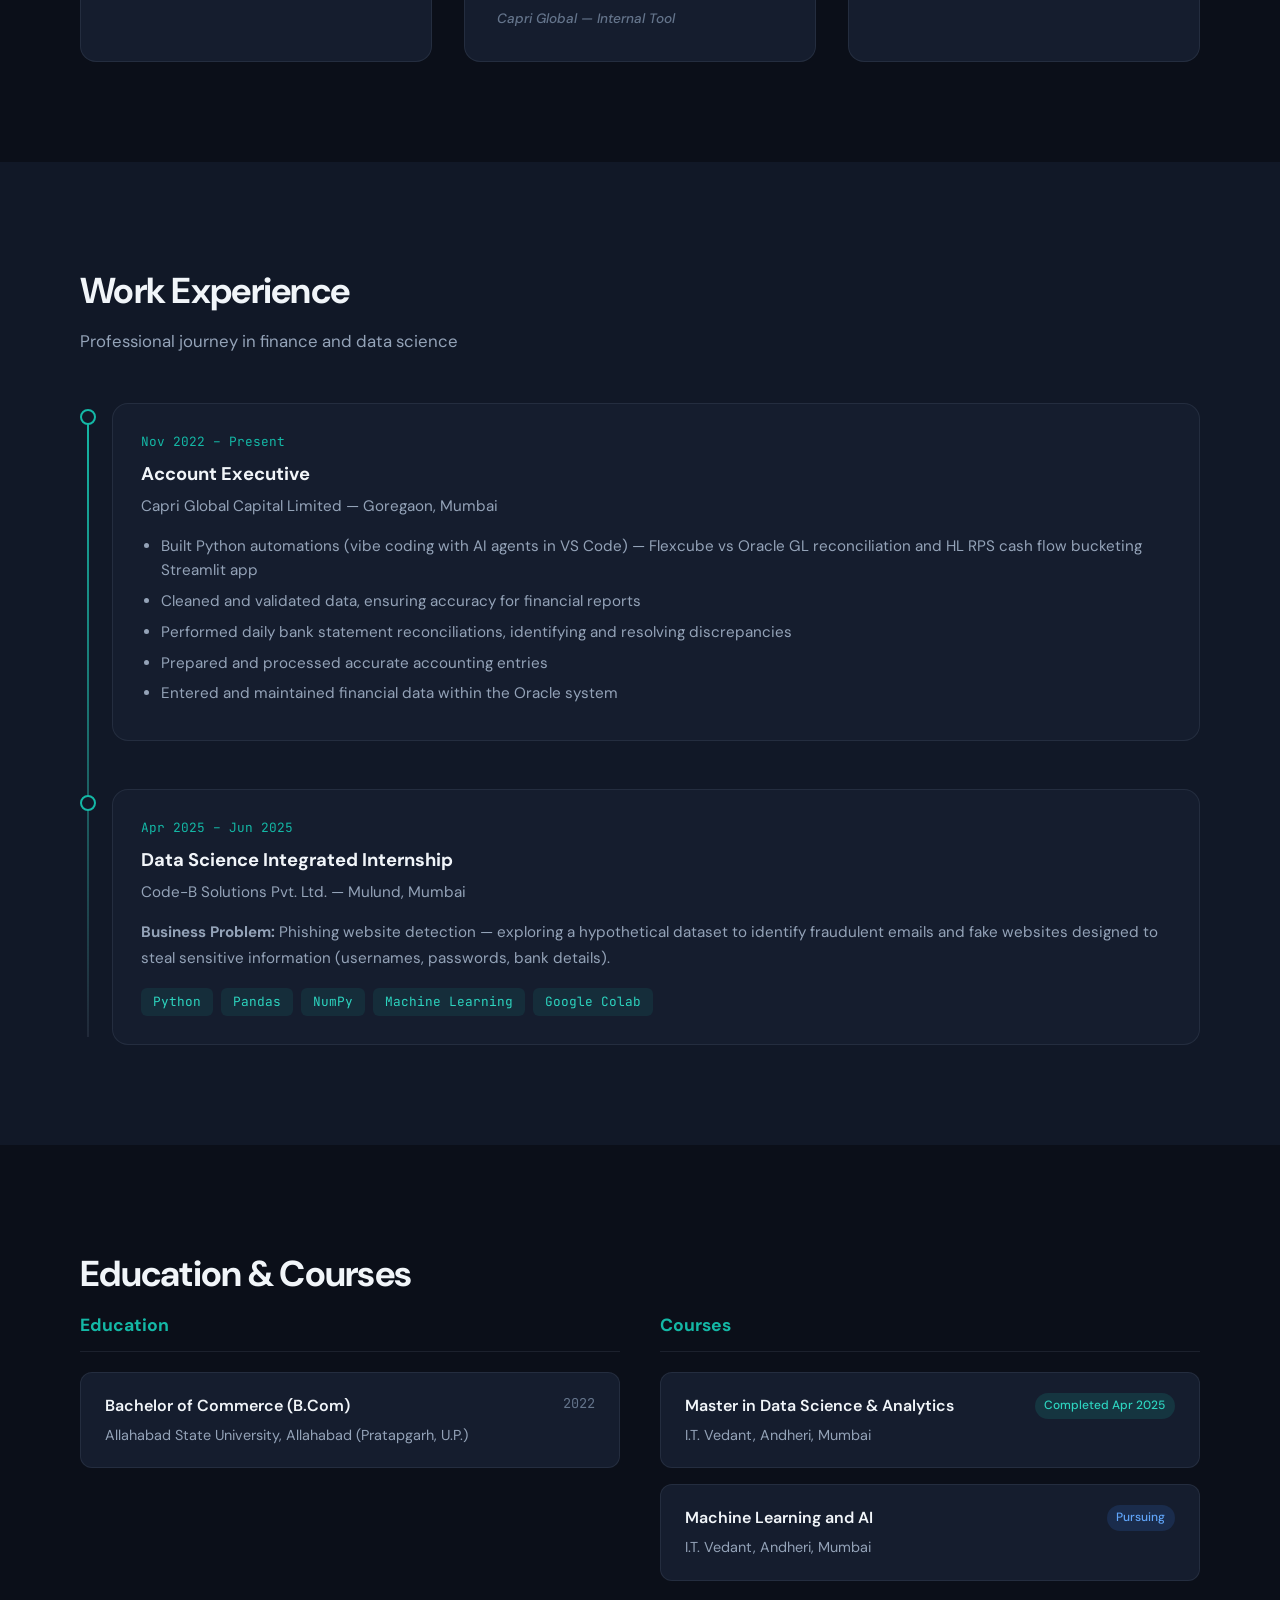
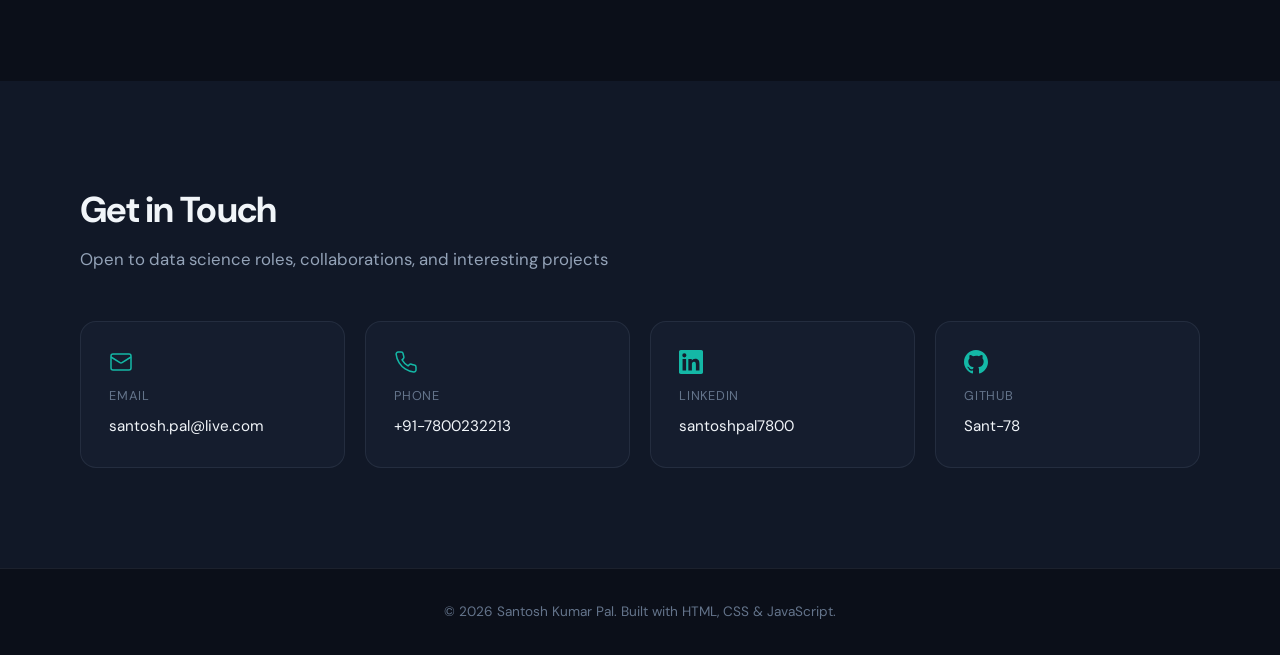
==== commit 779d886e: "Add HL RPS Streamlit project and dynamic resume with all portfolio projects Co-authored-by: Cursor <" ====
--- a/index.html
+++ b/index.html
@@ -51,7 +51,7 @@
           </span>
         </div>
         <div class="hero-actions reveal">
-          <a href="resume.pdf" class="btn btn-primary" download="Santosh_pal_resume.pdf">Download Resume</a>
+          <a href="resume.html?print=1" class="btn btn-primary" target="_blank" rel="noopener">Download Resume</a>
           <a href="#contact" class="btn btn-secondary">Get in Touch</a>
           <a href="https://www.linkedin.com/in/santoshpal7800" class="btn btn-outline" target="_blank" rel="noopener noreferrer">LinkedIn</a>
         </div>
@@ -186,6 +186,7 @@
           <span class="tag">Redash</span>
           <span class="tag">Data Cleaning</span>
           <span class="tag">Pandas Automation</span>
+          <span class="tag">Streamlit</span>
           <span class="tag">Vibe Coding</span>
           <span class="tag">AI Coding Agents</span>
           <span class="tag">Statistical Analysis</span>
@@ -209,9 +210,9 @@
               End-to-end Python automation built with vibe coding (AI coding agents in VS Code) at Capri Global Capital. Reconciles Flexcube Trial Balance CSV reports against Oracle Fusion GL dumps, generates formatted Excel workbooks with GL-level diffs, and sends SUCCESS/WARNING email alerts to finance teams.
             </p>
             <ul class="project-metrics">
-              <li><strong>2</strong> legal entities — CGCL & CGHFL</li>
-              <li><strong>Daily</strong> automated GL reconciliation</li>
-              <li>Flexcube closing vs Oracle net — <strong>diff tracking</strong></li>
+              <li><strong>2</strong> Legal Entities — CGCL & CGHFL</li>
+              <li><strong>Daily</strong> Automated GL Reconciliation</li>
+              <li>Flexcube closing vs Oracle net — <strong>Difference Tracking</strong></li>
               <li>Auto email alerts when mismatches exceed threshold</li>
             </ul>
             <p class="project-insight">
@@ -232,6 +233,35 @@
 
           <article class="project-card reveal">
             <div class="project-icon">
+              <svg width="32" height="32" viewBox="0 0 24 24" fill="none" stroke="currentColor" stroke-width="1.5" aria-hidden="true"><path d="M3 3v18h18"/><path d="M7 16l4-6 4 3 5-8"/></svg>
+            </div>
+            <h3>HL RPS Cash Flow Bucketing Automation</h3>
+            <p class="project-desc">
+              Interactive Streamlit app built with vibe coding (AI coding agents in VS Code) at Capri Global Capital. Automates Home Loan RPS cash flow bucketing — merges EMI & Amortizing loan chunk files, maps aging buckets from 0-7 days through 5+ years, and splits Principal vs Interest proceeds into a downloadable summary report.
+            </p>
+            <ul class="project-metrics">
+              <li><strong>10</strong> aging buckets — 0-7 days to 5+ years</li>
+              <li>Multi-file merge from <strong>CSV & Excel</strong> loan chunks</li>
+              <li>Principal + Interest pivot by <strong>time bucket</strong></li>
+              <li>One-click UI with instant <strong>CSV download</strong></li>
+            </ul>
+            <p class="project-insight">
+              Workflow: Input folder → merge chunks → clean cashflow types → compute day gaps → assign buckets → pivot totals → export bucket summary CSV.
+            </p>
+            <div class="project-footer">
+              <div class="project-tools">
+                <span class="tool-badge">Python</span>
+                <span class="tool-badge">Pandas</span>
+                <span class="tool-badge">Streamlit</span>
+                <span class="tool-badge">VS Code</span>
+                <span class="tool-badge">AI Agents</span>
+              </div>
+              <span class="project-link project-internal">Capri Global — Internal Tool</span>
+            </div>
+          </article>
+
+          <article class="project-card reveal">
+            <div class="project-icon">
               <svg width="32" height="32" viewBox="0 0 24 24" fill="none" stroke="currentColor" stroke-width="1.5" aria-hidden="true"><rect x="2" y="3" width="20" height="14" rx="2"/><path d="M8 21h8M12 17v4"/></svg>
             </div>
             <h3>Credit Card Transaction Analysis</h3>
@@ -275,7 +305,7 @@
               <h3>Account Executive</h3>
               <p class="timeline-company">Capri Global Capital Limited — Goregaon, Mumbai</p>
               <ul>
-                <li>Built Python automation (vibe coding with AI agents in VS Code) to reconcile Flexcube Trial Balance vs Oracle GL reports daily</li>
+                <li>Built Python automations (vibe coding with AI agents in VS Code) — Flexcube vs Oracle GL reconciliation and HL RPS cash flow bucketing Streamlit app</li>
                 <li>Cleaned and validated data, ensuring accuracy for financial reports</li>
                 <li>Performed daily bank statement reconciliations, identifying and resolving discrepancies</li>
                 <li>Prepared and processed accurate accounting entries</li>
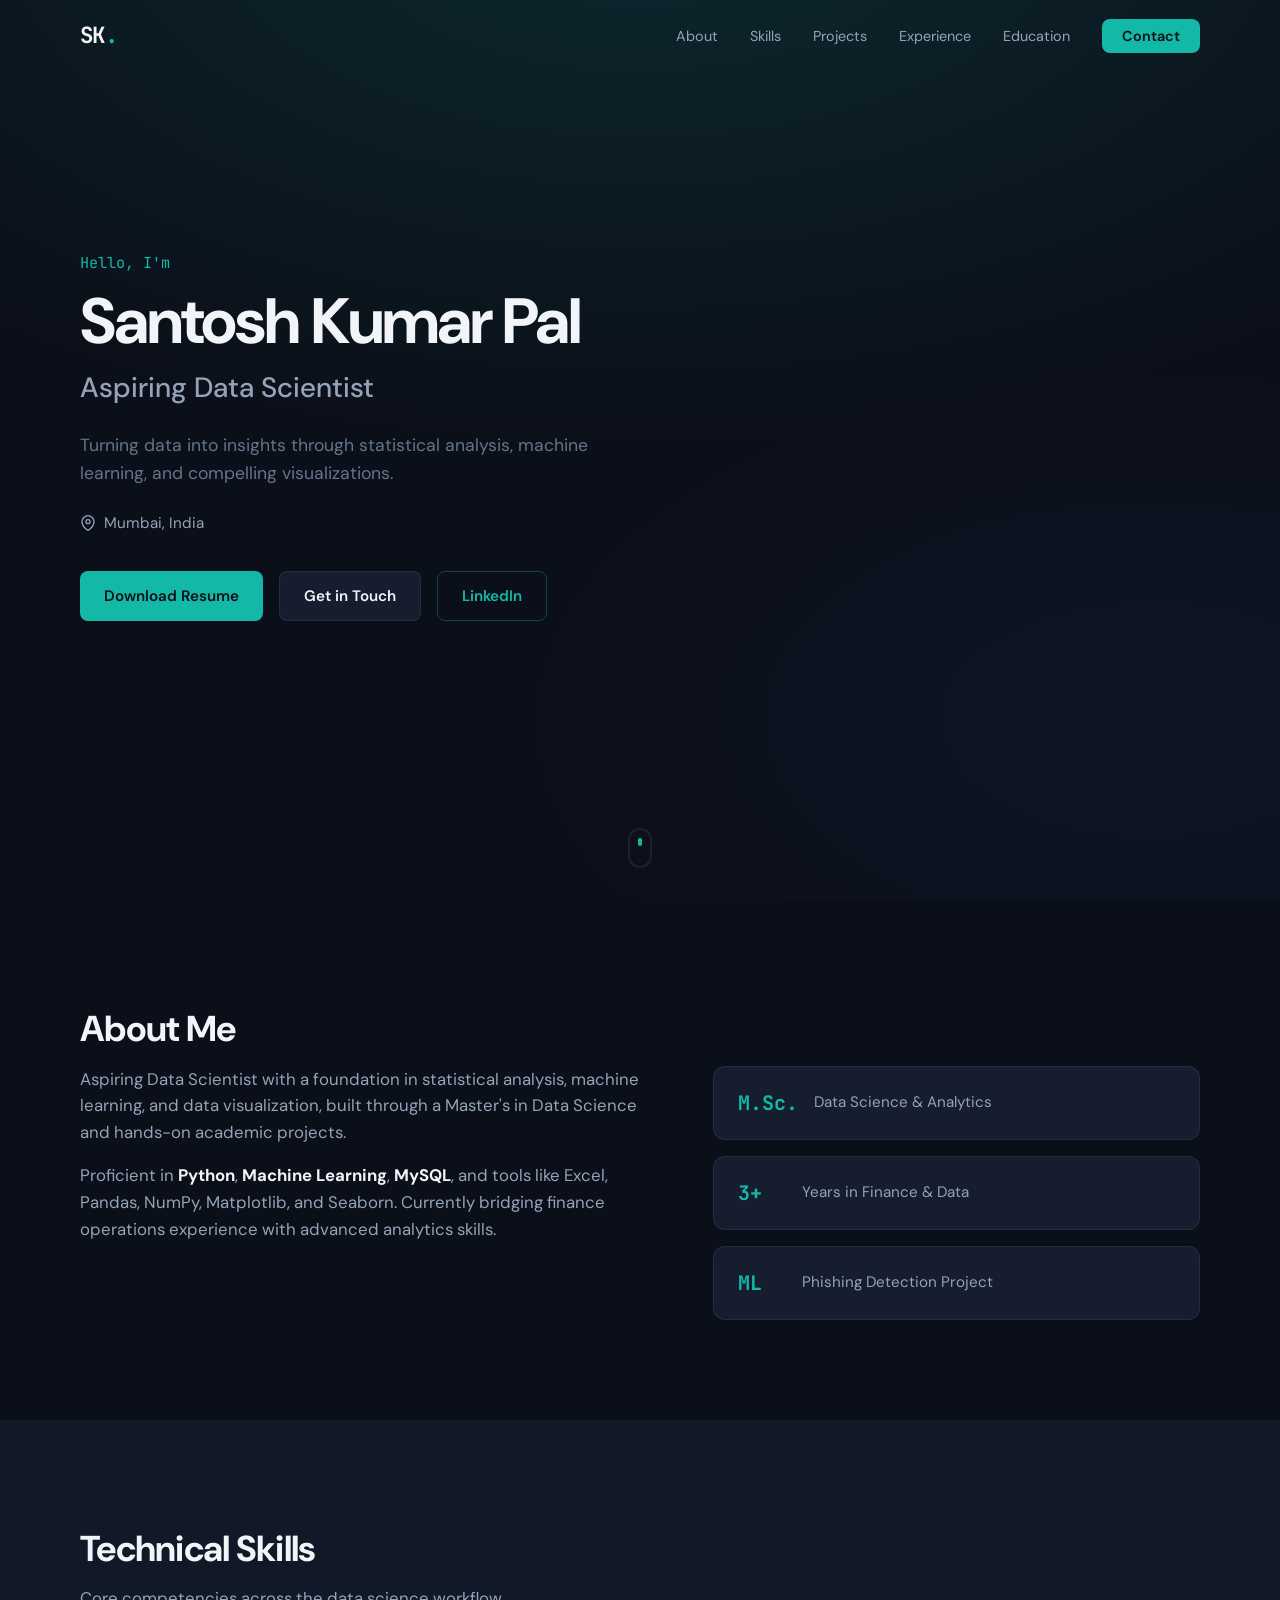
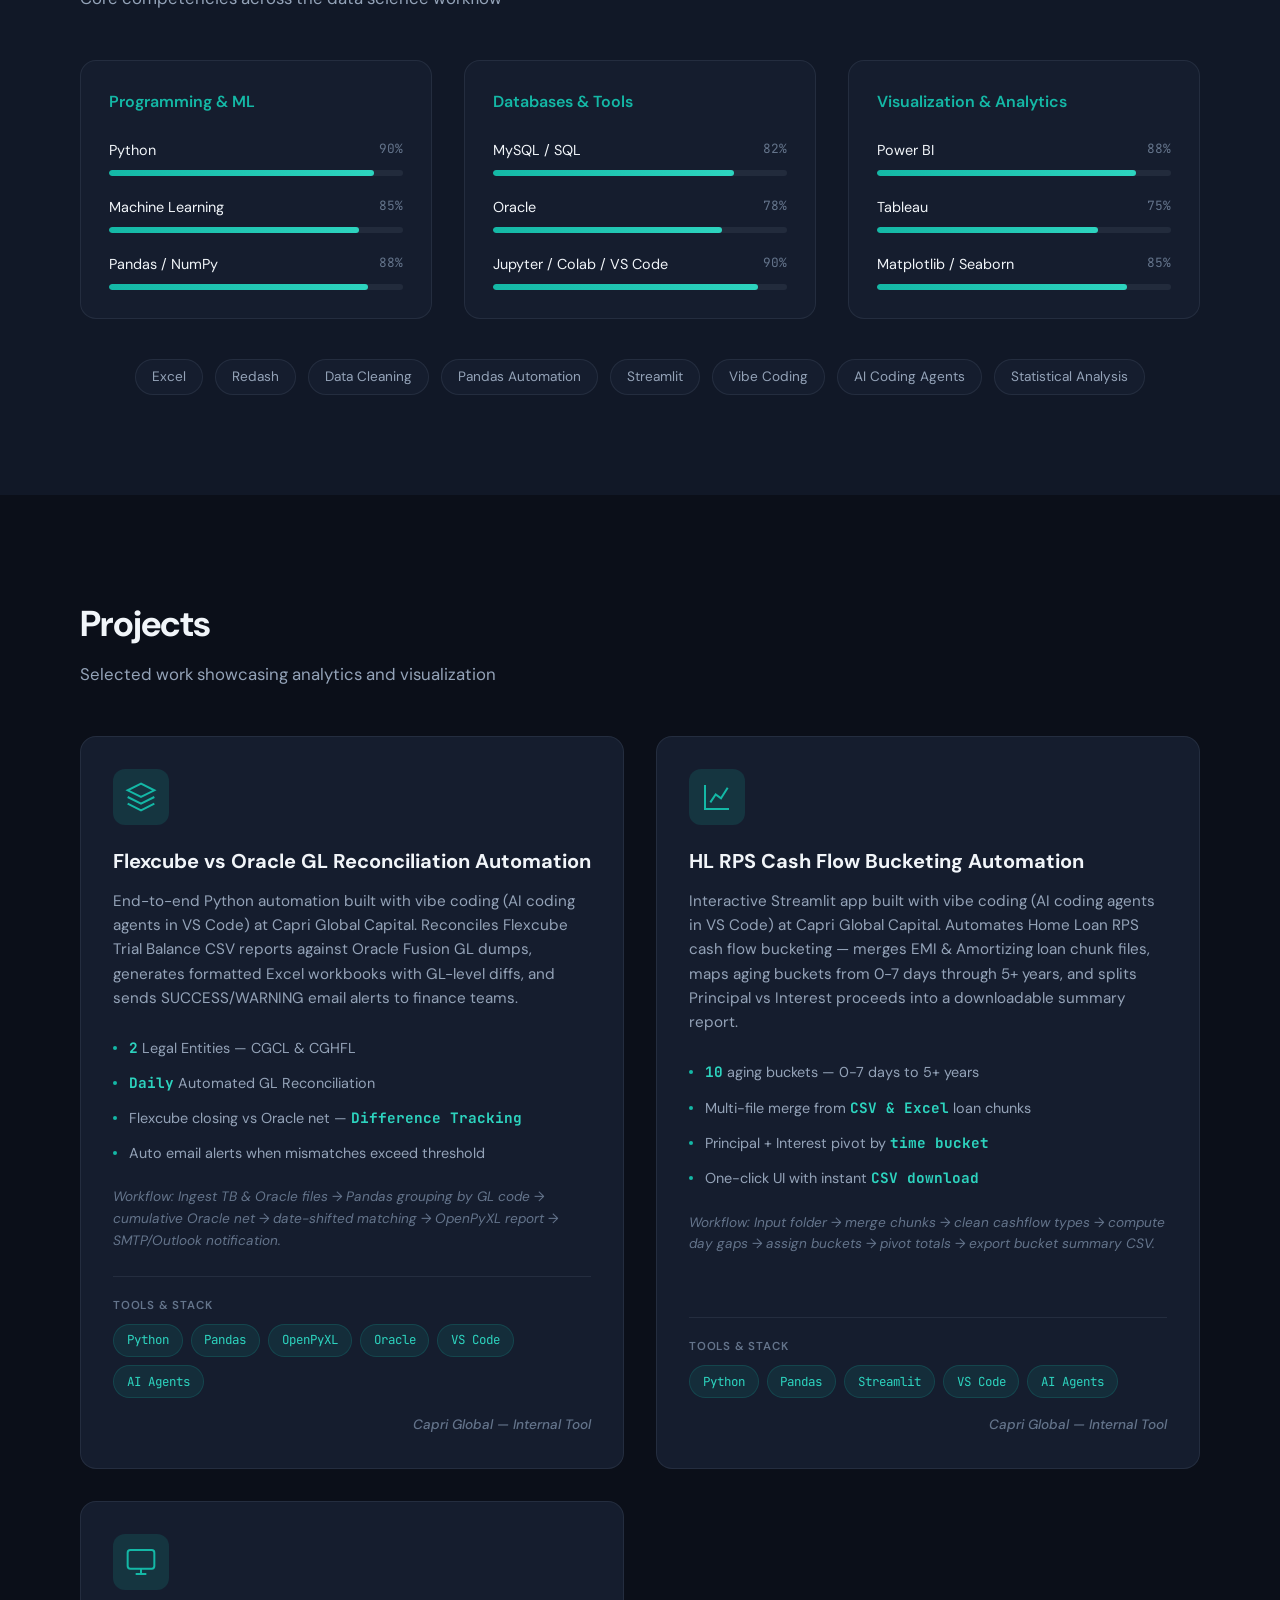
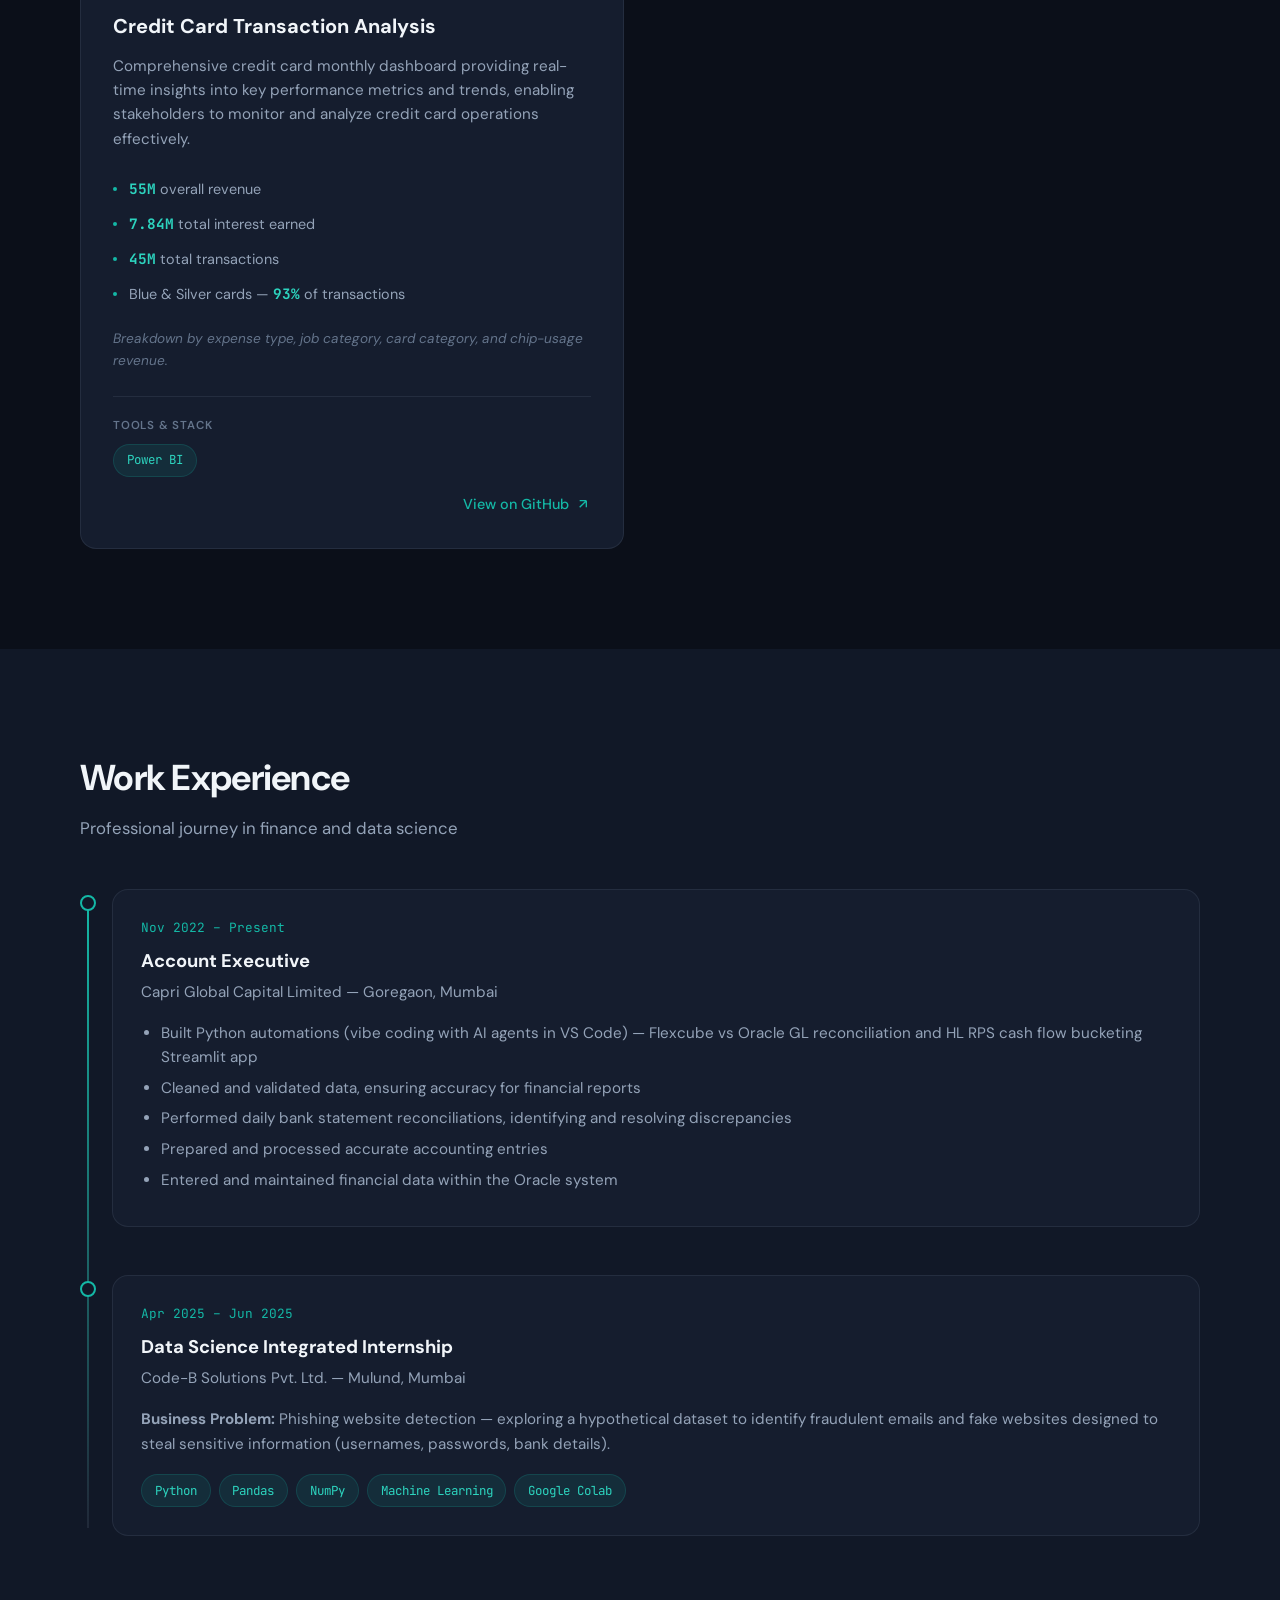
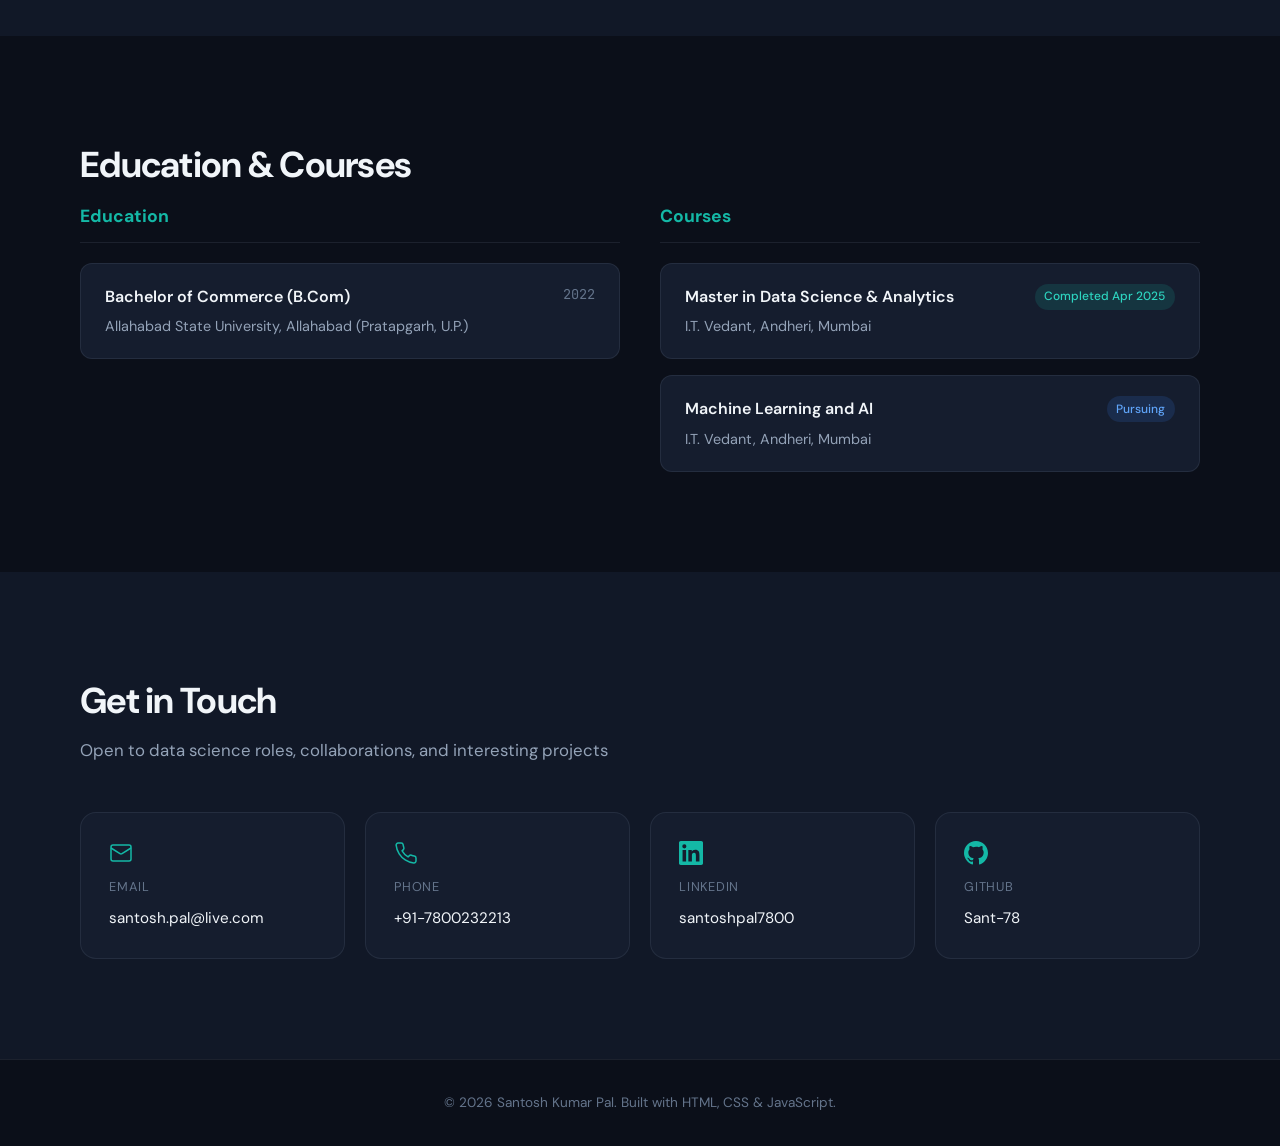
==== commit 43d79c5d: "Fix project tool badges wrapping and improve card interactivity Co-authored-by: Cursor <cursoragent@" ====
--- a/index.html
+++ b/index.html
@@ -219,15 +219,20 @@
               Workflow: Ingest TB & Oracle files → Pandas grouping by GL code → cumulative Oracle net → date-shifted matching → OpenPyXL report → SMTP/Outlook notification.
             </p>
             <div class="project-footer">
-              <div class="project-tools">
-                <span class="tool-badge">Python</span>
-                <span class="tool-badge">Pandas</span>
-                <span class="tool-badge">OpenPyXL</span>
-                <span class="tool-badge">Oracle</span>
-                <span class="tool-badge">VS Code</span>
-                <span class="tool-badge">AI Agents</span>
-              </div>
-              <span class="project-link project-internal">Capri Global — Internal Tool </span>
+              <div class="project-tools-block">
+                <span class="project-tools-label">Tools & Stack</span>
+                <div class="project-tools">
+                  <span class="tool-badge">Python</span>
+                  <span class="tool-badge">Pandas</span>
+                  <span class="tool-badge">OpenPyXL</span>
+                  <span class="tool-badge">Oracle</span>
+                  <span class="tool-badge">VS Code</span>
+                  <span class="tool-badge">AI Agents</span>
+                </div>
+              </div>
+              <div class="project-footer-meta">
+                <span class="project-link project-internal">Capri Global — Internal Tool</span>
+              </div>
             </div>
           </article>
 
@@ -249,14 +254,19 @@
               Workflow: Input folder → merge chunks → clean cashflow types → compute day gaps → assign buckets → pivot totals → export bucket summary CSV.
             </p>
             <div class="project-footer">
-              <div class="project-tools">
-                <span class="tool-badge">Python</span>
-                <span class="tool-badge">Pandas</span>
-                <span class="tool-badge">Streamlit</span>
-                <span class="tool-badge">VS Code</span>
-                <span class="tool-badge">AI Agents</span>
-              </div>
-              <span class="project-link project-internal">Capri Global — Internal Tool</span>
+              <div class="project-tools-block">
+                <span class="project-tools-label">Tools & Stack</span>
+                <div class="project-tools">
+                  <span class="tool-badge">Python</span>
+                  <span class="tool-badge">Pandas</span>
+                  <span class="tool-badge">Streamlit</span>
+                  <span class="tool-badge">VS Code</span>
+                  <span class="tool-badge">AI Agents</span>
+                </div>
+              </div>
+              <div class="project-footer-meta">
+                <span class="project-link project-internal">Capri Global — Internal Tool</span>
+              </div>
             </div>
           </article>
 
@@ -278,13 +288,18 @@
               Breakdown by expense type, job category, card category, and chip-usage revenue.
             </p>
             <div class="project-footer">
-              <div class="project-tools">
-                <span class="tool-badge">Power BI</span>
-              </div>
-              <a href="https://github.com/Sant-78" class="project-link" target="_blank" rel="noopener noreferrer">
-                View on GitHub
-                <svg width="16" height="16" viewBox="0 0 24 24" fill="none" stroke="currentColor" stroke-width="2" aria-hidden="true"><path d="M7 17L17 7M17 7H7M17 7V17"/></svg>
-              </a>
+              <div class="project-tools-block">
+                <span class="project-tools-label">Tools & Stack</span>
+                <div class="project-tools">
+                  <span class="tool-badge">Power BI</span>
+                </div>
+              </div>
+              <div class="project-footer-meta">
+                <a href="https://github.com/Sant-78" class="project-link" target="_blank" rel="noopener noreferrer">
+                  View on GitHub
+                  <svg width="16" height="16" viewBox="0 0 24 24" fill="none" stroke="currentColor" stroke-width="2" aria-hidden="true"><path d="M7 17L17 7M17 7H7M17 7V17"/></svg>
+                </a>
+              </div>
             </div>
           </article>
         </div>
--- a/css/styles.css
+++ b/css/styles.css
@@ -483,8 +483,9 @@
 /* ===== Projects ===== */
 .projects-grid {
   display: grid;
-  grid-template-columns: repeat(auto-fit, minmax(340px, 1fr));
+  grid-template-columns: repeat(auto-fit, minmax(min(100%, 360px), 1fr));
   gap: 2rem;
+  align-items: stretch;
 }
 
 .project-card {
@@ -492,13 +493,37 @@
   border: 1px solid var(--border);
   border-radius: var(--radius-lg);
   padding: 2rem;
+  display: flex;
+  flex-direction: column;
+  overflow: visible;
   transition: transform var(--transition), box-shadow var(--transition), border-color var(--transition);
+  position: relative;
+}
+
+.project-card::before {
+  content: '';
+  position: absolute;
+  inset: 0;
+  border-radius: var(--radius-lg);
+  background: linear-gradient(135deg, rgba(20, 184, 166, 0.08), transparent 55%);
+  opacity: 0;
+  transition: opacity var(--transition);
+  pointer-events: none;
 }
 
 .project-card:hover {
   transform: translateY(-6px);
   box-shadow: var(--shadow-hover);
   border-color: var(--border-accent);
+}
+
+.project-card:hover::before {
+  opacity: 1;
+}
+
+.project-card:hover .project-icon {
+  transform: scale(1.05);
+  background: rgba(20, 184, 166, 0.2);
 }
 
 .project-icon {
@@ -511,6 +536,7 @@
   justify-content: center;
   color: var(--accent);
   margin-bottom: 1.25rem;
+  transition: transform var(--transition), background var(--transition);
 }
 
 .project-card h3 {
@@ -558,35 +584,68 @@
   font-size: 0.85rem;
   font-style: italic;
   margin-bottom: 1.5rem;
+  flex-grow: 1;
 }
 
 .project-footer {
   display: flex;
-  align-items: center;
-  justify-content: space-between;
-  flex-wrap: wrap;
-  gap: 1rem;
+  flex-direction: column;
+  align-items: stretch;
+  gap: 0.85rem;
   padding-top: 1.25rem;
   border-top: 1px solid var(--border);
-}
-
-.project-footer .project-link + .project-link,
-.project-footer .project-internal + .project-link {
-  margin-left: auto;
+  margin-top: auto;
+}
+
+.project-tools-block {
+  display: flex;
+  flex-direction: column;
+  gap: 0.55rem;
+  width: 100%;
+}
+
+.project-tools-label {
+  font-size: 0.72rem;
+  text-transform: uppercase;
+  letter-spacing: 0.07em;
+  color: var(--text-muted);
+  font-weight: 600;
 }
 
 .project-tools {
   display: flex;
+  flex-wrap: wrap;
   gap: 0.5rem;
+  width: 100%;
 }
 
 .tool-badge {
   background: rgba(20, 184, 166, 0.1);
   color: var(--accent-light);
-  font-size: 0.8rem;
-  padding: 0.25rem 0.75rem;
-  border-radius: 6px;
+  font-size: 0.78rem;
+  padding: 0.35rem 0.8rem;
+  border-radius: 999px;
   font-family: var(--font-mono);
+  border: 1px solid rgba(20, 184, 166, 0.18);
+  white-space: nowrap;
+  transition: transform 0.2s ease, background 0.2s ease, border-color 0.2s ease, box-shadow 0.2s ease;
+}
+
+.tool-badge:hover {
+  background: rgba(20, 184, 166, 0.2);
+  border-color: var(--border-accent);
+  transform: translateY(-2px);
+  box-shadow: 0 4px 14px rgba(20, 184, 166, 0.18);
+}
+
+.project-footer-meta {
+  display: flex;
+  justify-content: flex-end;
+  align-items: center;
+  flex-wrap: wrap;
+  gap: 0.75rem;
+  width: 100%;
+  padding-top: 0.15rem;
 }
 
 .project-link {
@@ -608,6 +667,7 @@
   font-size: 0.85rem;
   font-style: italic;
   cursor: default;
+  text-align: right;
 }
 
 /* ===== Timeline ===== */
